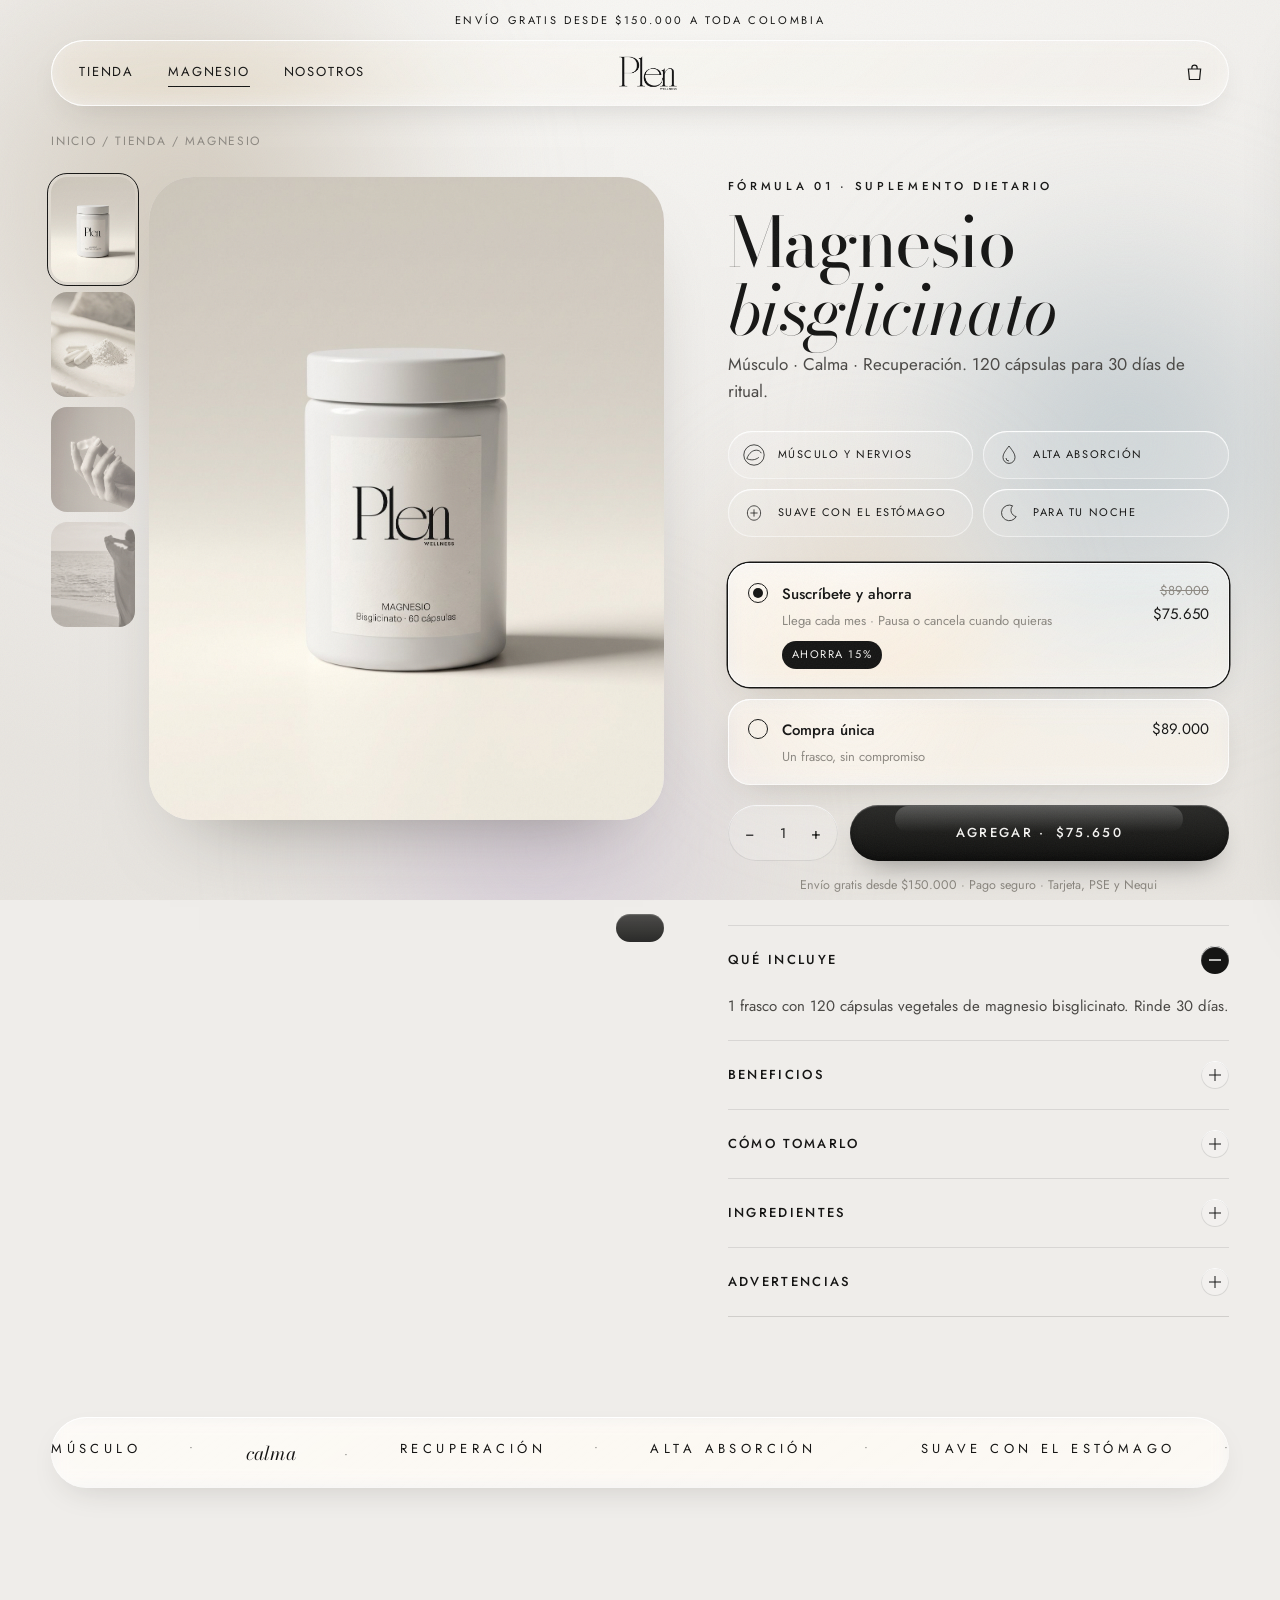
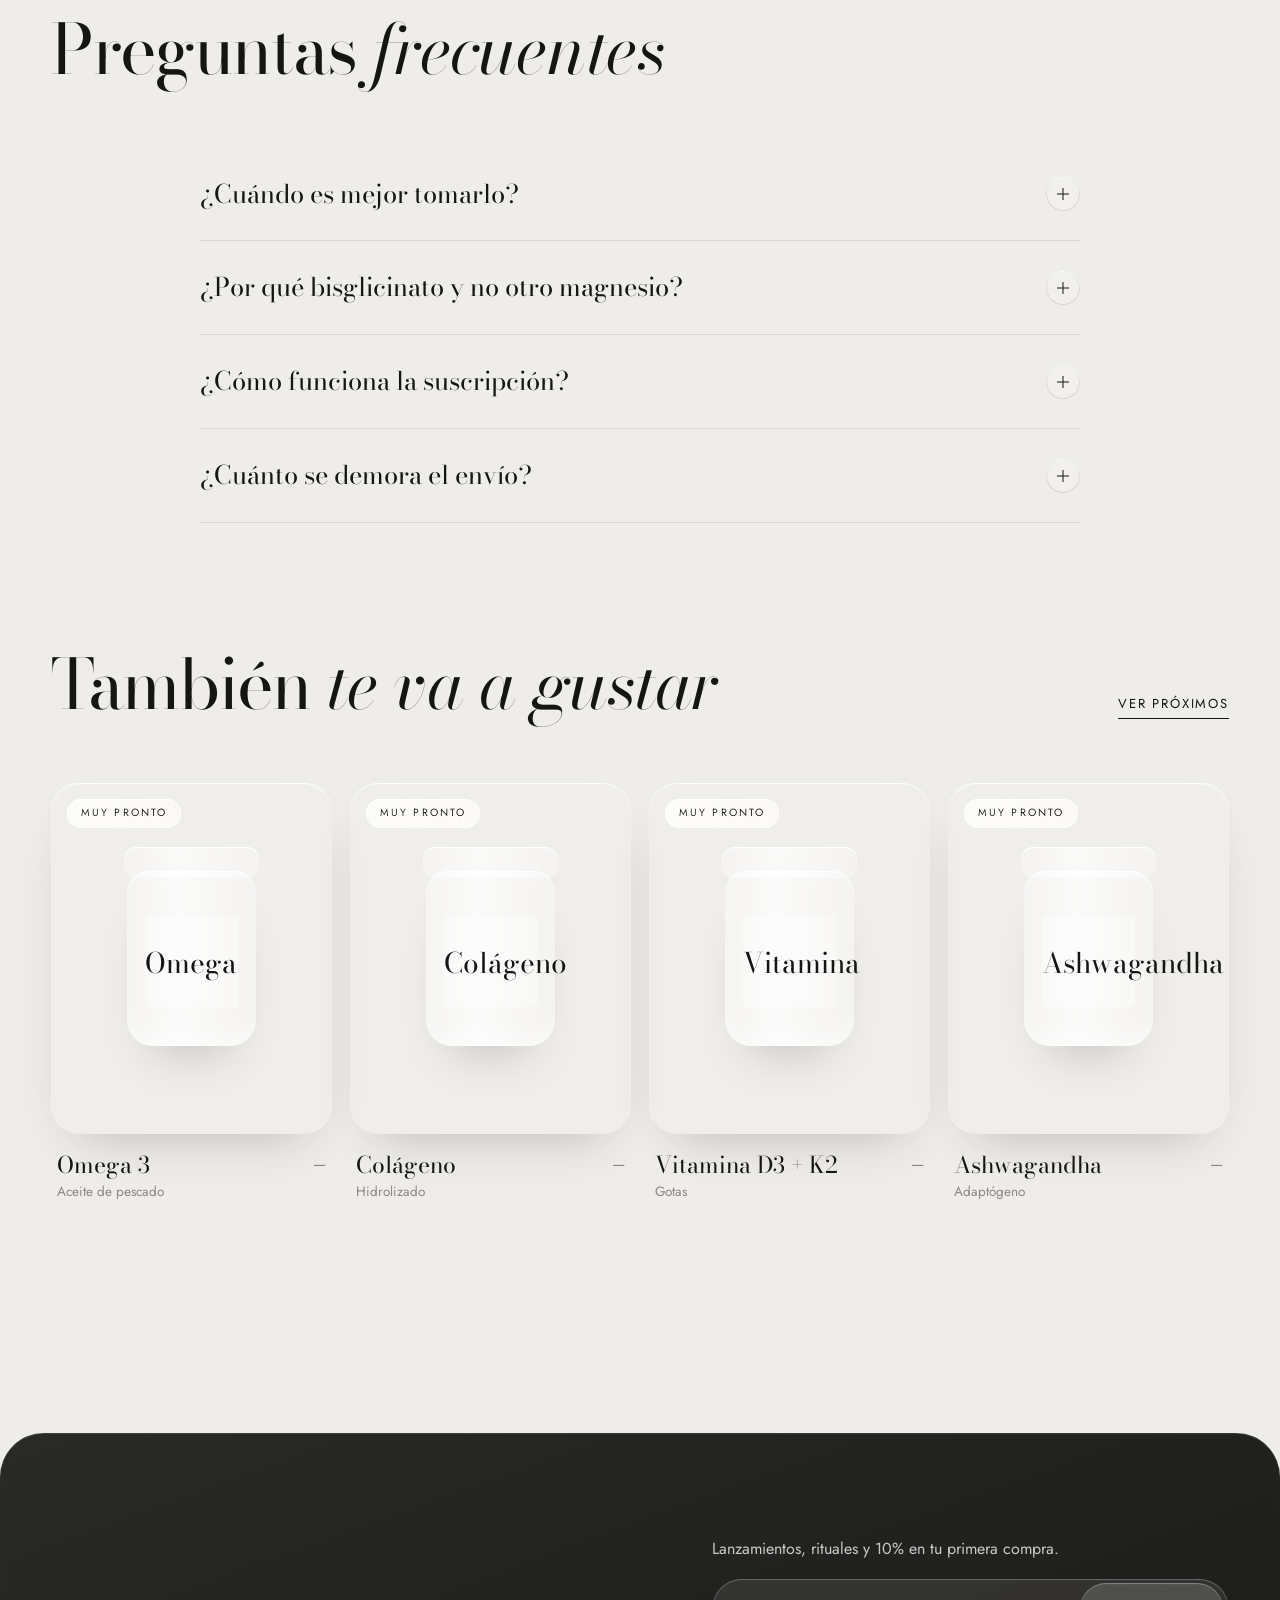
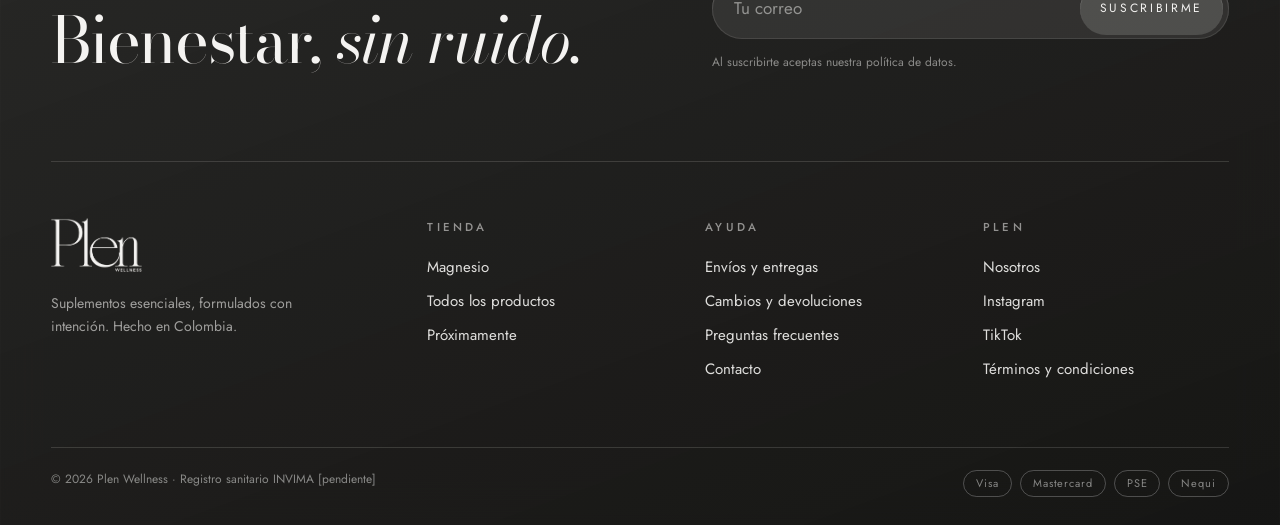
==== magnesio.html @ ab26e901 "Plen Wellness: tienda v1 liquid glass (inicio, tienda, magnesio, pedido) Co-Authored-By: Claude Opus" ====
<!doctype html>
<html lang="es">
<head>
<meta charset="utf-8">
<meta name="viewport" content="width=device-width, initial-scale=1">
<title>Magnesio bisglicinato · Plen Wellness</title>
<meta name="description" content="Magnesio bisglicinato Plen Wellness: 120 cápsulas, alta absorción, suave con el estómago. Compra en línea con envío a toda Colombia.">
<meta name="theme-color" content="#F4F3F1">
<link rel="icon" type="image/png" sizes="64x64" href="marca/favicon-64.png">
<link rel="icon" type="image/png" sizes="32x32" href="marca/favicon-32.png">
<link rel="apple-touch-icon" href="marca/apple-touch-icon.png">
<link rel="preconnect" href="https://fonts.googleapis.com"><link rel="preconnect" href="https://fonts.gstatic.com" crossorigin>
<link href="https://fonts.googleapis.com/css2?family=Bodoni+Moda:ital,opsz,wght@0,6..96,400;1,6..96,400&family=Jost:wght@300;400;500&display=swap" rel="stylesheet">
<link rel="stylesheet" href="assets/plen.css">
<script src="assets/plen.js" defer></script>
</head>
<body data-pagina="producto">
<div class="aurora" aria-hidden="true"><i></i><i></i><i></i><i></i></div>
<svg width="0" height="0" style="position:absolute" aria-hidden="true"><filter id="refraccion" x="0" y="0" width="100%" height="100%"><feTurbulence type="fractalNoise" baseFrequency="0.008 0.012" numOctaves="2" seed="7" result="n"/><feGaussianBlur in="n" stdDeviation="2" result="b"/><feDisplacementMap in="SourceGraphic" in2="b" scale="38" xChannelSelector="R" yChannelSelector="G"/></filter><filter id="lente" x="0" y="0" width="120" height="120" filterUnits="userSpaceOnUse" primitiveUnits="userSpaceOnUse" color-interpolation-filters="sRGB"><feImage href="assets/lente-mapa.png" x="0" y="0" width="120" height="120" preserveAspectRatio="none" result="m"/><feDisplacementMap in="SourceGraphic" in2="m" scale="46" xChannelSelector="R" yChannelSelector="G"/></filter></svg>
<div class="lente" aria-hidden="true"><span class="lente__brillo"></span></div><div class="estela" aria-hidden="true"><i></i><i></i><i></i><i></i></div>
<div class="anuncio">Envío gratis desde $150.000 a toda Colombia</div>
<header class="header"><div class="env header__in">
  <nav class="nav"><a href="tienda.html">Tienda</a><a href="magnesio.html" aria-current="page">Magnesio</a><a href="index.html#filosofia">Nosotros</a></nav>
  <button class="icono-btn menu-btn" data-menu aria-label="Menú"><svg viewBox="0 0 24 24" fill="none" stroke="currentColor" stroke-width="1.4"><path d="M4 8h16M4 16h11"/></svg></button>
  <a class="logo" href="index.html" aria-label="Plen Wellness, inicio"><img src="marca/logo-plen.png" alt="Plen Wellness"></a>
  <div class="acciones">
    <button class="icono-btn" data-abrir-carrito aria-label="Abrir bolsa"><svg viewBox="0 0 24 24" fill="none" stroke="currentColor" stroke-width="1.4"><path d="M5 8h14l-1.2 12H6.2z"/><path d="M9 8V6.5a3 3 0 0 1 6 0V8"/></svg><span class="burbuja" data-contador>0</span></button>
  </div>
</div></header>
<div class="menu-movil">
  <button class="icono-btn cerrar" data-menu aria-label="Cerrar"><svg viewBox="0 0 24 24" fill="none" stroke="currentColor" stroke-width="1.4"><path d="M6 6l12 12M18 6L6 18"/></svg></button>
  <a href="index.html">Inicio</a><a href="tienda.html">Tienda</a><a href="magnesio.html"><em>Magnesio</em></a><a href="index.html#filosofia">Nosotros</a>
</div>
<main>

<div class="env"><nav class="migas"><a href="index.html">Inicio</a> / <a href="tienda.html">Tienda</a> / Magnesio</nav>
<section class="pdp">
  <div class="galeria">
    <div class="miniaturas">
      <button class="si" data-src="assets/img/frasco.jpg"><img src="assets/img/frasco.jpg" alt="Frasco"></button>
      <button data-src="assets/img/polvo.jpg"><img src="assets/img/polvo.jpg" alt="Cápsulas"></button>
      <button data-src="assets/img/mano.jpg"><img src="assets/img/mano.jpg" alt="Cápsula en la mano"></button>
      <button data-src="assets/img/mar.jpg"><img src="assets/img/mar.jpg" alt="Ritual"></button>
    </div>
    <div class="foto-grande"><img src="assets/img/frasco.jpg" alt="Magnesio bisglicinato Plen Wellness"></div>
  </div>
  <div class="pdp__info">
    <p class="eyebrow">Fórmula 01 · Suplemento dietario</p>
    <h1 class="display">Magnesio <em>bisglicinato</em></h1>
    <p class="pdp__sub">Músculo · Calma · Recuperación. 120 cápsulas para 30 días de ritual.</p>
    <div class="chips"><div><svg viewBox="0 0 40 40"><path d="M8 26c4-10 10-14 16-14 4 0 7 2 8 5"/><path d="M8 26c6 3 14 3 20-2"/><circle cx="20" cy="20" r="17"/></svg>Músculo y nervios</div><div><svg viewBox="0 0 40 40"><path d="M20 5c6 8 10 13 10 19a10 10 0 0 1-20 0c0-6 4-11 10-19z"/><path d="M15 25a5 5 0 0 0 5 5"/></svg>Alta absorción</div><div><svg viewBox="0 0 40 40"><path d="M9 20c0-7 5-12 11-12s11 5 11 12-5 12-11 12S9 27 9 20z"/><path d="M14 20h12M20 14v12"/></svg>Suave con el estómago</div><div><svg viewBox="0 0 40 40"><path d="M26 8a13 13 0 1 0 6 18A11 11 0 0 1 26 8z"/></svg>Para tu noche</div></div>
    <div class="opciones">
      <label class="opcion glass"><input type="radio" name="plan" value="suscripcion" checked>
        <div><b>Suscríbete y ahorra</b><small>Llega cada mes · Pausa o cancela cuando quieras</small><span class="ahorro" style="display:inline-block;margin-top:10px">Ahorra 15%</span></div>
        <div class="val"><s>$89.000</s>$75.650</div></label>
      <label class="opcion glass"><input type="radio" name="plan" value="unica">
        <div><b>Compra única</b><small>Un frasco, sin compromiso</small></div>
        <div class="val">$89.000</div></label>
    </div>
    <div class="comprar">
      <div class="cant"><button data-cmenos aria-label="Menos">−</button><span data-cant>1</span><button data-cmas aria-label="Más">+</button></div>
      <button class="btn" data-comprar>Agregar · <span data-precio-btn>$75.650</span></button>
    </div>
    <p class="garantias">Envío gratis desde $150.000 · Pago seguro · Tarjeta, PSE y Nequi</p>
    <div class="acordeon">
      <details open><summary>Qué incluye <span class="mas"></span></summary><div class="resp">1 frasco con 120 cápsulas vegetales de magnesio bisglicinato. Rinde 30 días.</div></details>
      <details><summary>Beneficios <span class="mas"></span></summary><div class="resp"><ul><li>Contribuye al funcionamiento normal de los músculos.</li><li>Apoya el funcionamiento normal del sistema nervioso.</li><li>Forma quelada con glicina, de alta absorción.</li><li>Suave con el estómago.</li></ul></div></details>
      <details><summary>Cómo tomarlo <span class="mas"></span></summary><div class="resp">Toma 4 cápsulas al día con agua, preferiblemente en la noche. No exceder la dosis diaria recomendada.</div></details>
      <details><summary>Ingredientes <span class="mas"></span></summary><div class="resp">
        <table class="tabla-nut"><tr><td>Porción</td><td>4 cápsulas</td></tr><tr><td>Magnesio (como bisglicinato)</td><td>[pendiente] mg</td></tr><tr><td>Cápsula</td><td>Vegetal</td></tr></table>
        <p style="margin-top:12px;font-size:13px">Registro sanitario INVIMA: [pendiente]</p></div></details>
      <details><summary>Advertencias <span class="mas"></span></summary><div class="resp">Este producto es un suplemento dietario, no es un medicamento y no suple una alimentación equilibrada. Consulta a tu médico si estás en embarazo, lactancia o tomas medicamentos. Mantener fuera del alcance de los niños.</div></details>
    </div>
  </div>
</section></div>

<div class="cinta" aria-hidden="true" style="margin-top:60px"><div class="cinta__pista">
  <span>Músculo</span><span><i>calma</i></span><span>Recuperación</span><span>Alta absorción</span><span>Suave con el estómago</span><span>Músculo</span><span><i>calma</i></span><span>Recuperación</span><span>Alta absorción</span><span>Suave con el estómago</span><span>Músculo</span><span><i>calma</i></span><span>Recuperación</span><span>Alta absorción</span><span>Suave con el estómago</span><span>Músculo</span><span><i>calma</i></span><span>Recuperación</span><span>Alta absorción</span><span>Suave con el estómago</span>
</div></div>

<section class="sec"><div class="env">
  <div class="sec__cab"><h2 class="display rev">Preguntas <em>frecuentes</em></h2></div>
  <div class="faq">
    <details class="rev"><summary>¿Cuándo es mejor tomarlo? <span class="mas"></span></summary><p class="resp">Muchas personas lo prefieren en la noche, como parte de su rutina antes de dormir. Lo importante es tomarlo todos los días.</p></details>
    <details class="rev"><summary>¿Por qué bisglicinato y no otro magnesio? <span class="mas"></span></summary><p class="resp">El bisglicinato es magnesio unido a glicina. Se absorbe mejor y suele caer mejor al estómago que formas como el óxido de magnesio.</p></details>
    <details class="rev"><summary>¿Cómo funciona la suscripción? <span class="mas"></span></summary><p class="resp">Te llega un frasco cada mes con 15% de descuento. Puedes pausar, cambiar la fecha o cancelar cuando quieras, sin costo.</p></details>
    <details class="rev"><summary>¿Cuánto se demora el envío? <span class="mas"></span></summary><p class="resp">De 2 a 5 días hábiles a cualquier ciudad de Colombia. Envío gratis en compras desde $150.000.</p></details>
  </div>
</div></section>

<section class="sec" style="padding-top:0"><div class="env">
  <div class="sec__cab"><h2 class="display rev">También <em>te va a gustar</em></h2><a class="aviso-link" href="tienda.html#pronto">Ver próximos</a></div>
  <div class="productos"><article class="prod prod--pronto rev d0">
      <a class="prod__img" href="#" data-pronto><div class="frasco-sil"><span>Omega</span></div><span class="prod__tag glass">Muy pronto</span></a>
      <div class="prod__info"><div><h3>Omega 3</h3><p>Aceite de pescado</p></div><span class="p suave">—</span></div>
    </article><article class="prod prod--pronto rev d1">
      <a class="prod__img" href="#" data-pronto><div class="frasco-sil"><span>Colágeno</span></div><span class="prod__tag glass">Muy pronto</span></a>
      <div class="prod__info"><div><h3>Colágeno</h3><p>Hidrolizado</p></div><span class="p suave">—</span></div>
    </article><article class="prod prod--pronto rev d2">
      <a class="prod__img" href="#" data-pronto><div class="frasco-sil"><span>Vitamina</span></div><span class="prod__tag glass">Muy pronto</span></a>
      <div class="prod__info"><div><h3>Vitamina D3 + K2</h3><p>Gotas</p></div><span class="p suave">—</span></div>
    </article><article class="prod prod--pronto rev d3">
      <a class="prod__img" href="#" data-pronto><div class="frasco-sil"><span>Ashwagandha</span></div><span class="prod__tag glass">Muy pronto</span></a>
      <div class="prod__info"><div><h3>Ashwagandha</h3><p>Adaptógeno</p></div><span class="p suave">—</span></div>
    </article></div>
</div></section>

<div class="barra-fija glass"><span>Magnesio · <span data-precio-btn>$75.650</span></span><button class="btn" data-comprar>Agregar</button></div>

</main>
<footer class="boletin"><div class="env">
  <div class="boletin__grid">
    <h2 class="display">Bienestar, <em>sin ruido.</em></h2>
    <div><p style="margin-bottom:18px;opacity:.8">Lanzamientos, rituales y 10% en tu primera compra.</p>
      <form class="form-linea" data-boletin><input type="email" required placeholder="Tu correo" aria-label="Tu correo"><button>Suscribirme</button></form>
      <p class="nota-legal">Al suscribirte aceptas nuestra política de datos.</p></div>
  </div>
  <div class="footer__grid">
    <div><img class="footer__logo" src="marca/logo-plen-claro.png" alt="Plen Wellness"><p style="opacity:.6;max-width:280px;font-size:14px">Suplementos esenciales, formulados con intención. Hecho en Colombia.</p></div>
    <div><h4>Tienda</h4><a href="magnesio.html">Magnesio</a><a href="tienda.html">Todos los productos</a><a href="tienda.html#pronto">Próximamente</a></div>
    <div><h4>Ayuda</h4><a href="#">Envíos y entregas</a><a href="#">Cambios y devoluciones</a><a href="#">Preguntas frecuentes</a><a href="#">Contacto</a></div>
    <div><h4>Plen</h4><a href="index.html#filosofia">Nosotros</a><a href="#">Instagram</a><a href="#">TikTok</a><a href="#">Términos y condiciones</a></div>
  </div>
  <div class="footer__base"><span>© 2026 Plen Wellness · Registro sanitario INVIMA [pendiente]</span>
    <div class="pagos"><span>Visa</span><span>Mastercard</span><span>PSE</span><span>Nequi</span></div></div>
</div></footer>
</body>
</html>
---- assets/plen.css ----
/* ============ PLEN WELLNESS — tienda ============ */
:root{
  --marfil:#F4F3F1;
  --hueso:#ECEAE6;
  --piedra:#D9D6CF;
  --salvia:#C9C6BD;
  --gris:#8C8881;
  --tinta:#151514;
  --blanco:#FFFFFF;
  --serif:'Bodoni Moda', 'Didot', Georgia, serif;
  --sans:'Jost', 'Futura', system-ui, sans-serif;
  --r-xl:44px; --r-l:28px; --r-m:18px;
  --lado:clamp(16px,4vw,56px);
  --max:1320px;
}
*{box-sizing:border-box;margin:0;padding:0}
html{scroll-behavior:smooth}
body{background:var(--marfil);color:var(--tinta);font-family:var(--sans);font-weight:400;font-size:16px;line-height:1.6;-webkit-font-smoothing:antialiased;overflow-x:hidden}
/* grano sutil */
body::before{content:"";position:fixed;inset:0;pointer-events:none;z-index:100;opacity:.05;
  background-image:url("data:image/svg+xml,%3Csvg xmlns='http://www.w3.org/2000/svg' width='160' height='160'%3E%3Cfilter id='n'%3E%3CfeTurbulence type='fractalNoise' baseFrequency='.9' numOctaves='2' stitchTiles='stitch'/%3E%3C/filter%3E%3Crect width='100%25' height='100%25' filter='url(%23n)'/%3E%3C/svg%3E")}
img{display:block;max-width:100%}
a{color:inherit;text-decoration:none}
button{font:inherit;color:inherit;background:none;border:0;cursor:pointer}
.env{max-width:var(--max);margin:0 auto;padding:0 var(--lado)}

/* tipografía */
.display{font-family:var(--serif);font-weight:400;letter-spacing:-.02em;line-height:.98}
.display em{font-style:italic}
.eyebrow{font-size:11.5px;letter-spacing:.32em;text-transform:uppercase;font-weight:500}
.suave{color:var(--gris)}

/* botones — píldoras */
.btn{display:inline-flex;align-items:center;justify-content:center;gap:10px;height:52px;padding:0 30px;border-radius:999px;background:var(--tinta);color:var(--marfil);font-size:13px;letter-spacing:.18em;text-transform:uppercase;font-weight:500;transition:transform .35s cubic-bezier(.2,.8,.2,1),background .3s}
.btn:hover{transform:translateY(-2px);background:#000}
.btn--linea{background:transparent;color:var(--tinta);border:1px solid var(--tinta)}
.btn--linea:hover{background:var(--tinta);color:var(--marfil)}
.btn--claro{background:var(--marfil);color:var(--tinta)}
.btn--claro:hover{background:#fff}
.btn--ancho{width:100%}
.flecha{width:18px;height:18px;transition:transform .3s}
.btn:hover .flecha{transform:translateX(4px)}

/* ---------- barra de anuncio ---------- */
.anuncio{background:var(--tinta);color:var(--marfil);font-size:11.5px;letter-spacing:.24em;text-transform:uppercase;text-align:center;padding:10px 16px}

/* ---------- header ---------- */
.header{position:sticky;top:0;z-index:50;background:rgba(244,243,241,.82);backdrop-filter:blur(14px);-webkit-backdrop-filter:blur(14px);border-bottom:1px solid transparent;transition:border-color .3s}
.header.con-borde{border-bottom-color:rgba(21,21,20,.08)}
.header__in{display:grid;grid-template-columns:1fr auto 1fr;align-items:center;height:78px}
.nav{display:flex;gap:34px;font-size:13px;letter-spacing:.14em;text-transform:uppercase}
.nav a{position:relative;padding:4px 0}
.nav a::after{content:"";position:absolute;left:0;right:0;bottom:0;height:1px;background:currentColor;transform:scaleX(0);transform-origin:left;transition:transform .35s}
.nav a:hover::after,.nav a[aria-current]::after{transform:scaleX(1)}
.logo img{height:40px;width:auto}
.acciones{display:flex;justify-content:flex-end;align-items:center;gap:18px}
.icono-btn{width:44px;height:44px;border-radius:999px;display:grid;place-items:center;position:relative;transition:background .3s}
.icono-btn:hover{background:var(--hueso)}
.icono-btn svg{width:21px;height:21px}
.burbuja{position:absolute;top:4px;right:2px;min-width:18px;height:18px;border-radius:999px;background:var(--tinta);color:var(--marfil);font-size:10.5px;display:grid;place-items:center;padding:0 5px;transform:scale(0);transition:transform .35s cubic-bezier(.3,1.6,.5,1)}
.burbuja.si{transform:scale(1)}
.menu-btn{display:none}

/* ---------- hero ---------- */
.hero{position:relative;padding:clamp(28px,5vw,64px) 0 clamp(60px,8vw,110px)}
.hero__grid{display:grid;grid-template-columns:1.05fr .95fr;gap:clamp(24px,5vw,80px);align-items:center}
.hero h1{font-size:clamp(50px,7vw,112px)}
.hero h1 .fina{display:block;padding-left:.9em}
.hero__txt p{max-width:420px;margin:28px 0 36px;font-size:17px;color:#4a4845}
.hero__cta{display:flex;gap:14px;flex-wrap:wrap;align-items:center}
.hero__foto{position:relative}
.arco{border-radius:999px 999px var(--r-xl) var(--r-xl);overflow:hidden;background:var(--hueso);aspect-ratio:4/5}
.arco img{width:100%;height:100%;object-fit:cover;transform:scale(1.04);transition:transform 1.6s cubic-bezier(.2,.8,.2,1)}
.hero__foto:hover .arco img{transform:scale(1.08)}
.chip-flota{position:absolute;left:-36px;bottom:14%;background:rgba(255,255,255,.72);backdrop-filter:blur(12px);-webkit-backdrop-filter:blur(12px);border-radius:var(--r-m);padding:16px 20px;max-width:250px;box-shadow:0 18px 40px -20px rgba(0,0,0,.25);font-size:13.5px;line-height:1.45;animation:flotar 6s ease-in-out infinite}
.chip-flota b{display:block;font-family:var(--serif);font-size:20px;font-weight:400;margin-bottom:2px}
.sello{position:absolute;right:-18px;top:8%;width:120px;height:120px;animation:girar 22s linear infinite}
.sello text{font-family:var(--sans);font-size:10.4px;letter-spacing:.34em;text-transform:uppercase;fill:var(--tinta)}
@keyframes girar{to{transform:rotate(360deg)}}
@keyframes flotar{50%{transform:translateY(-10px)}}
.scroll-v{position:absolute;left:calc(var(--lado)*.4);bottom:40px;writing-mode:vertical-rl;font-size:10.5px;letter-spacing:.4em;text-transform:uppercase;color:var(--gris)}

/* ---------- cinta ---------- */
.cinta{border-top:1px solid rgba(21,21,20,.12);border-bottom:1px solid rgba(21,21,20,.12);overflow:hidden;padding:18px 0;white-space:nowrap}
.cinta__pista{display:inline-flex;gap:48px;animation:cinta 34s linear infinite;font-size:13px;letter-spacing:.34em;text-transform:uppercase}
.cinta__pista span::after{content:"•";margin-left:48px;opacity:.5}
.cinta__pista i{font-family:var(--serif);font-style:italic;text-transform:none;letter-spacing:0;font-size:19px}
@keyframes cinta{to{transform:translateX(-50%)}}

/* ---------- secciones ---------- */
.sec{padding:clamp(72px,10vw,140px) 0}
.sec__cab{display:flex;justify-content:space-between;align-items:end;gap:24px;margin-bottom:clamp(36px,5vw,64px);flex-wrap:wrap}
.sec__cab h2{font-size:clamp(40px,5.4vw,76px)}

/* fórmula insignia (banda salvia, curva) */
.insignia{background:var(--salvia);border-radius:var(--r-xl);margin:0 var(--lado);position:relative;overflow:hidden}
.insignia__grid{display:grid;grid-template-columns:1fr 1fr;align-items:center;gap:clamp(24px,4vw,64px);padding:clamp(36px,6vw,90px)}
.capsula{position:relative;aspect-ratio:1/1.25;border-radius:999px;overflow:hidden;box-shadow:0 40px 80px -40px rgba(0,0,0,.35);max-width:440px;margin:0 auto}
.capsula img{width:100%;height:100%;object-fit:cover}
.insignia h2{font-size:clamp(40px,4.6vw,68px);margin:16px 0 18px}
.insignia p{max-width:440px;color:#3b3a37}
.precio{font-family:var(--serif);font-size:34px;margin:26px 0 22px;display:flex;align-items:baseline;gap:14px}
.precio small{font-family:var(--sans);font-size:13px;letter-spacing:.1em;color:#4a4845}
.lista-check{list-style:none;margin:22px 0 0;display:grid;gap:10px;font-size:15px}
.lista-check li{display:flex;gap:12px;align-items:center}
.lista-check li::before{content:"";width:22px;height:22px;flex:none;border-radius:999px;border:1px solid currentColor;background:url("data:image/svg+xml,%3Csvg xmlns='http://www.w3.org/2000/svg' viewBox='0 0 24 24' fill='none' stroke='%23151514' stroke-width='1.6'%3E%3Cpath d='M7 12.5l3 3 7-7'/%3E%3C/svg%3E") center/16px no-repeat}

/* beneficios */
.beneficios{display:grid;grid-template-columns:repeat(4,1fr);gap:16px}
.beneficio{background:var(--blanco);border-radius:var(--r-l);padding:34px 28px 30px;transition:transform .5s cubic-bezier(.2,.8,.2,1),box-shadow .5s}
.beneficio:hover{transform:translateY(-6px);box-shadow:0 30px 60px -36px rgba(0,0,0,.3)}
.beneficio svg{width:40px;height:40px;stroke:var(--tinta);stroke-width:1.2;fill:none;margin-bottom:40px}
.beneficio h3{font-family:var(--serif);font-weight:400;font-size:26px;line-height:1.1;margin-bottom:10px}
.beneficio p{font-size:14.5px;color:#55534f}

/* filosofía */
.filo{display:grid;grid-template-columns:.9fr 1.1fr;gap:clamp(32px,6vw,100px);align-items:center}
.filo__fotos{position:relative;padding-bottom:18%}
.filo__fotos .f1{border-radius:var(--r-xl) var(--r-xl) 999px 999px;overflow:hidden;aspect-ratio:4/5;width:78%}
.filo__fotos .f2{position:absolute;right:0;bottom:0;width:46%;aspect-ratio:1;border-radius:999px;overflow:hidden;border:10px solid var(--marfil)}
.filo__fotos img{width:100%;height:100%;object-fit:cover}
.filo h2{font-size:clamp(40px,5vw,72px);margin:18px 0 26px}
.filo p{max-width:520px;color:#4a4845;margin-bottom:16px;font-size:16.5px}
.cifras{display:flex;gap:clamp(24px,4vw,56px);margin-top:40px;padding-top:28px;border-top:1px solid rgba(21,21,20,.14)}
.cifras b{display:block;font-family:var(--serif);font-weight:400;font-size:44px;line-height:1}
.cifras span{font-size:12px;letter-spacing:.2em;text-transform:uppercase;color:var(--gris)}

/* tarjetas de producto */
.productos{display:grid;grid-template-columns:repeat(4,1fr);gap:18px}
.prod{position:relative;display:flex;flex-direction:column}
.prod__img{position:relative;background:var(--blanco);border-radius:var(--r-l);aspect-ratio:4/5;overflow:hidden;display:grid;place-items:center}
.prod__img img{width:100%;height:100%;object-fit:cover;transition:transform 1s cubic-bezier(.2,.8,.2,1)}
.prod:hover .prod__img img{transform:scale(1.05)}
.prod__tag{position:absolute;top:16px;left:16px;background:var(--marfil);border-radius:999px;padding:6px 14px;font-size:10.5px;letter-spacing:.2em;text-transform:uppercase}
.prod__add{position:absolute;right:14px;bottom:14px;width:48px;height:48px;border-radius:999px;background:var(--tinta);color:var(--marfil);display:grid;place-items:center;transition:transform .4s cubic-bezier(.3,1.6,.5,1)}
.prod__add:hover{transform:scale(1.1)}
.prod__add svg{width:20px;height:20px}
.prod__info{padding:18px 6px 0;display:flex;justify-content:space-between;gap:12px}
.prod__info h3{font-family:var(--serif);font-weight:400;font-size:23px;line-height:1.1}
.prod__info p{font-size:13.5px;color:var(--gris);margin-top:4px}
.prod__info .p{font-size:15px;white-space:nowrap}
.prod--pronto .prod__img{background:var(--hueso)}
.frasco-sil{width:46%;aspect-ratio:1/1.35;border-radius:22px 22px 26px 26px;background:linear-gradient(90deg,#e2dfd9,#f7f6f3 40%,#e6e3dd);position:relative;box-shadow:0 30px 50px -30px rgba(0,0,0,.3)}
.frasco-sil::before{content:"";position:absolute;left:-2%;right:-2%;top:-14%;height:18%;border-radius:12px;background:linear-gradient(90deg,#dcd9d3,#f3f2ef 40%,#dedbd5)}
.frasco-sil span{position:absolute;inset:26% 14% 22%;background:rgba(255,255,255,.7);border-radius:4px;display:grid;place-items:center;font-family:var(--serif);font-size:clamp(20px,2.2vw,30px)}
.aviso-link{font-size:13px;letter-spacing:.14em;text-transform:uppercase;border-bottom:1px solid;padding-bottom:3px}

/* banda editorial */
.editorial{position:relative;margin:0 var(--lado);border-radius:var(--r-xl);overflow:hidden;min-height:clamp(440px,62vw,720px);display:flex;align-items:flex-end;color:var(--marfil)}
.editorial img{position:absolute;inset:0;width:100%;height:115%;object-fit:cover;object-position:70% center}
.editorial::after{content:"";position:absolute;inset:0;background:linear-gradient(180deg,rgba(0,0,0,0) 40%,rgba(0,0,0,.45))}
.editorial__txt{position:relative;z-index:2;padding:clamp(28px,5vw,64px);display:flex;justify-content:space-between;align-items:end;gap:24px;width:100%;flex-wrap:wrap}
.editorial h2{font-size:clamp(52px,8vw,120px)}

/* ritual / pasos */
.pasos{display:grid;grid-template-columns:repeat(3,1fr);gap:clamp(20px,3vw,40px);counter-reset:p}
.paso{border-top:1px solid rgba(21,21,20,.18);padding-top:24px}
.paso::before{counter-increment:p;content:"0" counter(p);font-family:var(--serif);font-size:15px;color:var(--gris)}
.paso h3{font-family:var(--serif);font-weight:400;font-size:30px;margin:14px 0 8px}
.paso p{color:#55534f;font-size:15px}

/* preguntas (acordeón) */
.faq{max-width:880px;margin:0 auto}
.faq details{border-bottom:1px solid rgba(21,21,20,.16)}
.faq summary{list-style:none;cursor:pointer;display:flex;justify-content:space-between;align-items:center;gap:20px;padding:26px 0;font-family:var(--serif);font-size:clamp(20px,2vw,26px)}
.faq summary::-webkit-details-marker{display:none}
.mas{width:34px;height:34px;flex:none;border-radius:999px;border:1px solid rgba(21,21,20,.3);position:relative;transition:transform .4s,background .3s}
.mas::before,.mas::after{content:"";position:absolute;left:50%;top:50%;width:12px;height:1px;background:currentColor;transform:translate(-50%,-50%)}
.mas::after{transform:translate(-50%,-50%) rotate(90deg);transition:transform .4s}
details[open] .mas{background:var(--tinta);color:var(--marfil)}
details[open] .mas::after{transform:translate(-50%,-50%) rotate(0)}
.faq .resp{padding:0 60px 26px 0;color:#55534f}

/* boletín + footer */
.boletin{background:var(--tinta);color:var(--marfil);border-radius:var(--r-xl) var(--r-xl) 0 0;padding:clamp(56px,8vw,110px) 0 0;margin-top:clamp(60px,8vw,120px)}
.boletin__grid{display:grid;grid-template-columns:1.2fr 1fr;gap:40px;align-items:end;padding-bottom:clamp(48px,7vw,90px);border-bottom:1px solid rgba(244,243,241,.14)}
.boletin h2{font-size:clamp(40px,5vw,72px)}
.form-linea{display:flex;border-bottom:1px solid rgba(244,243,241,.5);padding-bottom:6px}
.form-linea input{flex:1;background:none;border:0;color:var(--marfil);font:inherit;font-size:17px;padding:12px 0;outline:none}
.form-linea input::placeholder{color:rgba(244,243,241,.5)}
.form-linea button{font-size:12px;letter-spacing:.22em;text-transform:uppercase}
.nota-legal{font-size:12px;color:rgba(244,243,241,.5);margin-top:14px}
.footer__grid{display:grid;grid-template-columns:1.4fr repeat(3,1fr);gap:32px;padding:56px 0}
.footer__grid h4{font-size:11.5px;letter-spacing:.28em;text-transform:uppercase;font-weight:500;margin-bottom:18px;color:rgba(244,243,241,.55)}
.footer__grid a{display:block;margin-bottom:10px;font-size:15px;opacity:.9}
.footer__grid a:hover{opacity:1;text-decoration:underline}
.footer__logo{height:54px;width:auto;margin-bottom:20px}
.footer__base{display:flex;justify-content:space-between;gap:20px;flex-wrap:wrap;padding:22px 0 28px;border-top:1px solid rgba(244,243,241,.14);font-size:12px;color:rgba(244,243,241,.5)}
.pagos{display:flex;gap:8px;flex-wrap:wrap}
.pagos span{border:1px solid rgba(244,243,241,.25);border-radius:999px;padding:4px 12px;font-size:11px;letter-spacing:.08em}

/* ---------- carrito (panel) ---------- */
.velo{position:fixed;inset:0;background:rgba(21,21,20,.35);backdrop-filter:blur(3px);opacity:0;pointer-events:none;transition:opacity .4s;z-index:80}
.velo.si{opacity:1;pointer-events:auto}
.carrito{position:fixed;top:10px;right:10px;bottom:10px;width:min(440px,calc(100% - 20px));background:var(--marfil);border-radius:var(--r-l);z-index:90;display:flex;flex-direction:column;transform:translateX(110%);transition:transform .55s cubic-bezier(.2,.8,.2,1);box-shadow:0 30px 80px -30px rgba(0,0,0,.4)}
.carrito.si{transform:none}
.carrito__cab{display:flex;justify-content:space-between;align-items:center;padding:24px 26px;border-bottom:1px solid rgba(21,21,20,.1)}
.carrito__cab h3{font-family:var(--serif);font-weight:400;font-size:30px}
.envio-barra{padding:16px 26px;font-size:13px}
.envio-barra .riel{height:4px;border-radius:9px;background:var(--piedra);margin-top:10px;overflow:hidden}
.envio-barra .riel i{display:block;height:100%;background:var(--tinta);border-radius:9px;transition:width .6s}
.carrito__items{flex:1;overflow:auto;padding:8px 26px}
.item{display:grid;grid-template-columns:84px 1fr auto;gap:16px;padding:18px 0;border-bottom:1px solid rgba(21,21,20,.08);align-items:center}
.item img{width:84px;height:100px;object-fit:cover;border-radius:16px;background:#fff}
.item h4{font-family:var(--serif);font-weight:400;font-size:20px;line-height:1.1}
.item small{display:block;color:var(--gris);font-size:12.5px;margin:3px 0 10px}
.cant{display:inline-flex;align-items:center;border:1px solid rgba(21,21,20,.2);border-radius:999px;height:36px}
.cant button{width:34px;height:34px;font-size:16px}
.cant span{min-width:22px;text-align:center;font-size:14px}
.item__der{text-align:right;font-size:15px}
.item__der button{display:block;margin-top:14px;margin-left:auto;font-size:11.5px;letter-spacing:.14em;text-transform:uppercase;color:var(--gris);text-decoration:underline}
.carrito__vacio{text-align:center;padding:70px 20px;color:var(--gris)}
.carrito__vacio b{display:block;font-family:var(--serif);font-weight:400;font-size:28px;color:var(--tinta);margin-bottom:10px}
.carrito__pie{padding:22px 26px 26px;border-top:1px solid rgba(21,21,20,.1)}
.fila{display:flex;justify-content:space-between;font-size:15px;margin-bottom:8px}
.fila--total{font-family:var(--serif);font-size:24px;margin:14px 0 18px}
.seguro{text-align:center;font-size:12px;color:var(--gris);margin-top:12px}

/* toast */
.toast{position:fixed;left:50%;bottom:26px;transform:translate(-50%,calc(100% + 40px));background:var(--tinta);color:var(--marfil);padding:14px 24px;border-radius:999px;font-size:14px;z-index:95;transition:transform .5s cubic-bezier(.3,1.4,.5,1);white-space:nowrap}
.toast.si{transform:translate(-50%,0)}

/* ---------- página de producto ---------- */
.migas{font-size:12px;letter-spacing:.14em;text-transform:uppercase;color:var(--gris);padding:26px 0}
.migas a:hover{color:var(--tinta)}
.pdp{display:grid;grid-template-columns:1.1fr .9fr;gap:clamp(28px,5vw,80px);align-items:start;padding-bottom:40px}
.galeria{display:grid;grid-template-columns:84px 1fr;gap:14px;position:sticky;top:100px}
.miniaturas{display:flex;flex-direction:column;gap:10px}
.miniaturas button{border-radius:16px;overflow:hidden;aspect-ratio:4/5;opacity:.55;transition:opacity .3s,outline-color .3s;outline:1px solid transparent;outline-offset:3px}
.miniaturas button.si{opacity:1;outline-color:var(--tinta)}
.miniaturas img{width:100%;height:100%;object-fit:cover}
.foto-grande{border-radius:var(--r-xl);overflow:hidden;aspect-ratio:4/5;background:#fff}
.foto-grande img{width:100%;height:100%;object-fit:cover;transition:opacity .35s}
.pdp__info h1{font-size:clamp(48px,5.4vw,80px);margin:14px 0 6px}
.pdp__sub{font-size:17px;color:#4a4845;margin-bottom:26px;max-width:460px}
.chips{display:grid;grid-template-columns:1fr 1fr;gap:12px 20px;padding:22px 0;border-top:1px solid rgba(21,21,20,.12);border-bottom:1px solid rgba(21,21,20,.12);margin-bottom:26px}
.chips div{display:flex;gap:12px;align-items:center;font-size:12px;letter-spacing:.14em;text-transform:uppercase}
.chips svg{width:24px;height:24px;flex:none;stroke:var(--tinta);stroke-width:1.3;fill:none}
.opciones{display:grid;gap:12px;margin-bottom:20px}
.opcion{display:grid;grid-template-columns:auto 1fr auto;gap:14px;align-items:start;padding:18px 20px;border:1px solid rgba(21,21,20,.18);border-radius:var(--r-m);cursor:pointer;transition:border-color .3s,background .3s}
.opcion:has(input:checked){border-color:var(--tinta);background:var(--blanco)}
.opcion input{appearance:none;width:20px;height:20px;border-radius:999px;border:1px solid var(--tinta);margin-top:2px;display:grid;place-items:center}
.opcion input:checked::after{content:"";width:10px;height:10px;border-radius:999px;background:var(--tinta)}
.opcion b{font-weight:500;font-size:15px}
.opcion small{display:block;color:var(--gris);font-size:13px;margin-top:4px}
.opcion .ahorro{font-size:11px;letter-spacing:.14em;text-transform:uppercase;background:var(--tinta);color:var(--marfil);padding:5px 10px;border-radius:999px;white-space:nowrap}
.opcion .val{text-align:right;font-size:15px}
.opcion .val s{display:block;color:var(--gris);font-size:13px}
.comprar{display:flex;gap:12px;margin-bottom:14px}
.comprar .cant{height:56px}
.comprar .cant button{width:44px;height:54px}
.comprar .btn{flex:1;height:56px}
.garantias{font-size:12.5px;color:var(--gris);text-align:center;margin-bottom:30px}
.acordeon details{border-top:1px solid rgba(21,21,20,.14)}
.acordeon details:last-child{border-bottom:1px solid rgba(21,21,20,.14)}
.acordeon summary{list-style:none;display:flex;justify-content:space-between;align-items:center;padding:20px 0;cursor:pointer;font-size:13px;letter-spacing:.18em;text-transform:uppercase;font-weight:500}
.acordeon summary::-webkit-details-marker{display:none}
.acordeon summary .mas{width:28px;height:28px}
.acordeon .resp{padding:0 0 22px;color:#4a4845;font-size:15px}
.acordeon .resp ul{padding-left:18px}
.tabla-nut{width:100%;border-collapse:collapse;font-size:14px;margin-top:6px}
.tabla-nut td{padding:9px 0;border-bottom:1px solid rgba(21,21,20,.08)}
.tabla-nut td:last-child{text-align:right}
.barra-fija{display:none}

/* ---------- pedido (checkout) ---------- */
.pedido{display:grid;grid-template-columns:1.15fr .85fr;gap:clamp(28px,5vw,72px);padding:30px 0 90px;align-items:start}
.pedido h1{font-size:clamp(44px,5vw,68px);margin-bottom:30px}
.bloque{background:var(--blanco);border-radius:var(--r-l);padding:clamp(22px,3vw,34px);margin-bottom:16px}
.bloque h2{font-family:var(--serif);font-weight:400;font-size:26px;margin-bottom:20px;display:flex;gap:12px;align-items:baseline}
.bloque h2 span{font-family:var(--sans);font-size:12px;color:var(--gris);letter-spacing:.1em}
.campos{display:grid;grid-template-columns:1fr 1fr;gap:14px}
.campo{display:flex;flex-direction:column;gap:6px}
.campo--ancho{grid-column:1/-1}
.campo label{font-size:11.5px;letter-spacing:.18em;text-transform:uppercase;color:var(--gris)}
.campo input,.campo select{height:52px;border:1px solid rgba(21,21,20,.18);border-radius:14px;padding:0 16px;font:inherit;font-size:15px;background:var(--marfil);color:var(--tinta);outline:none;transition:border-color .3s}
.campo input:focus,.campo select:focus{border-color:var(--tinta)}
.metodos{display:grid;grid-template-columns:repeat(3,1fr);gap:10px}
.metodo{border:1px solid rgba(21,21,20,.18);border-radius:16px;padding:18px 14px;text-align:center;cursor:pointer;font-size:14px;transition:border-color .3s,background .3s}
.metodo input{display:none}
.metodo:has(input:checked){border-color:var(--tinta);background:var(--marfil)}
.metodo svg{width:28px;height:28px;margin:0 auto 8px;stroke:var(--tinta);fill:none;stroke-width:1.3}
.resumen{position:sticky;top:100px;background:var(--hueso);border-radius:var(--r-l);padding:clamp(22px,3vw,34px)}
.resumen h2{font-family:var(--serif);font-weight:400;font-size:28px;margin-bottom:10px}
.nota-demo{font-size:12.5px;color:var(--gris);margin-top:14px;text-align:center}
.gracias{text-align:center;padding:60px 20px}
.gracias .display{font-size:clamp(48px,6vw,84px);margin:16px 0}

/* ---------- entrada al hacer scroll ---------- */
.rev{opacity:0;transform:translateY(34px);transition:opacity 1s cubic-bezier(.2,.8,.2,1),transform 1s cubic-bezier(.2,.8,.2,1)}
.rev.si{opacity:1;transform:none}
.rev.d1{transition-delay:.1s}.rev.d2{transition-delay:.2s}.rev.d3{transition-delay:.3s}
@media (prefers-reduced-motion:reduce){.rev{opacity:1;transform:none}*{animation:none!important}}

/* ---------- responsive ---------- */
@media (max-width:1024px){
  .productos,.beneficios{grid-template-columns:repeat(2,1fr)}
  .footer__grid{grid-template-columns:1fr 1fr}
}
@media (max-width:860px){
  .nav{display:none}
  .menu-btn{display:grid}
  .header__in{height:66px}
  .logo img{height:32px}
  .hero__grid,.insignia__grid,.filo,.pdp,.pedido,.boletin__grid{grid-template-columns:1fr}
  .hero__foto{order:-1;max-width:520px;width:88%;margin:0 auto}
  .hero h1 .fina{padding-left:.5em}
  .chip-flota{left:-12px;bottom:8%;max-width:200px;padding:12px 16px}
  .sello{right:-10px;width:92px;height:92px}
  .scroll-v{display:none}
  .pasos{grid-template-columns:1fr}
  .galeria{grid-template-columns:1fr;position:static}
  .miniaturas{flex-direction:row;order:2}
  .miniaturas button{width:68px}
  .resumen{position:static;order:-1}
  .barra-fija{display:flex;position:fixed;left:10px;right:10px;bottom:10px;z-index:60;background:var(--tinta);color:var(--marfil);border-radius:999px;padding:8px 8px 8px 24px;align-items:center;justify-content:space-between;gap:10px;transform:translateY(150%);transition:transform .5s cubic-bezier(.2,.8,.2,1)}
  .barra-fija.si{transform:none}
  .barra-fija .btn{height:46px;padding:0 22px}
}
@media (max-width:560px){
  .productos{grid-template-columns:1fr 1fr;gap:12px}
  .prod__info{flex-direction:column;gap:4px}
  .prod__info h3{font-size:19px}
  .prod__add{width:40px;height:40px;right:10px;bottom:10px}
  .beneficios{grid-template-columns:1fr}
  .campos{grid-template-columns:1fr}
  .metodos{grid-template-columns:1fr}
  .chips{grid-template-columns:1fr}
  .footer__grid{grid-template-columns:1fr}
  .cifras b{font-size:34px}
  .insignia,.editorial{margin:0 10px}
  .anuncio{font-size:10px;letter-spacing:.14em}
}

/* menú móvil */
.menu-movil{position:fixed;inset:0;background:var(--marfil);z-index:85;display:flex;flex-direction:column;justify-content:center;padding:0 32px;gap:8px;clip-path:circle(0 at calc(100% - 40px) 40px);transition:clip-path .7s cubic-bezier(.7,0,.2,1)}
.menu-movil.si{clip-path:circle(150% at calc(100% - 40px) 40px)}
.menu-movil a{font-family:var(--serif);font-size:52px;line-height:1.15}
.menu-movil .cerrar{position:absolute;top:14px;right:14px}

/* =====================================================================
   LIQUID GLASS
   ===================================================================== */
:root{
  --vidrio:linear-gradient(145deg,rgba(255,255,255,.62),rgba(255,255,255,.22) 55%,rgba(255,255,255,.34));
  --vidrio-osc:linear-gradient(145deg,rgba(30,30,28,.55),rgba(30,30,28,.3));
  --borde-luz:linear-gradient(135deg,rgba(255,255,255,.95),rgba(255,255,255,.15) 40%,rgba(255,255,255,.05) 60%,rgba(255,255,255,.7));
  --sombra-vidrio:inset 0 1px 1px rgba(255,255,255,.95),inset 0 -1px 1px rgba(255,255,255,.35),inset 0 0 24px rgba(255,255,255,.28),0 1px 2px rgba(0,0,0,.04),0 18px 44px -18px rgba(40,36,30,.28);
}
body{background:#EFEDEA}

/* fondo vivo: gotas de luz perla que se mueven lento */
.aurora{position:fixed;inset:0;z-index:-1;overflow:hidden;pointer-events:none;background:radial-gradient(120% 90% at 50% 0%,#F7F6F3 0%,#EFEDEA 60%,#E8E5E0 100%)}
.aurora i{position:absolute;border-radius:50%;filter:blur(70px);opacity:.75;animation:deriva 26s ease-in-out infinite alternate}
.aurora i:nth-child(1){width:52vw;height:52vw;left:-12vw;top:-10vw;background:radial-gradient(circle,#D6D0C6,transparent 68%)}
.aurora i:nth-child(2){width:44vw;height:44vw;right:-10vw;top:18vh;background:radial-gradient(circle,#C9D0D3,transparent 68%);animation-duration:32s;animation-delay:-8s}
.aurora i:nth-child(3){width:40vw;height:40vw;left:22vw;bottom:-16vw;background:radial-gradient(circle,#DCD5DE,transparent 68%);animation-duration:38s;animation-delay:-14s}
.aurora i:nth-child(4){width:30vw;height:30vw;right:18vw;bottom:10vh;background:radial-gradient(circle,#E6DDD0,transparent 66%);animation-duration:29s;animation-delay:-4s}
@keyframes deriva{0%{transform:translate(0,0) scale(1)}50%{transform:translate(6vw,4vh) scale(1.12)}100%{transform:translate(-4vw,8vh) scale(.94)}}

/* la receta del vidrio */
.glass{position:relative;isolation:isolate;background:var(--vidrio);-webkit-backdrop-filter:blur(22px) saturate(185%) brightness(1.04);backdrop-filter:blur(22px) saturate(185%) brightness(1.04);box-shadow:var(--sombra-vidrio);border:0}
.glass::before{content:"";position:absolute;inset:0;border-radius:inherit;padding:1px;background:var(--borde-luz);-webkit-mask:linear-gradient(#000 0 0) content-box,linear-gradient(#000 0 0);-webkit-mask-composite:xor;mask-composite:exclude;pointer-events:none;z-index:1}
.glass::after{content:"";position:absolute;inset:0;border-radius:inherit;pointer-events:none;z-index:1;
  background:radial-gradient(420px circle at var(--mx,30%) var(--my,0%),rgba(255,255,255,.55),transparent 42%),
             linear-gradient(180deg,rgba(255,255,255,.38),transparent 38%);
  mix-blend-mode:soft-light;opacity:.9;transition:opacity .4s}
.glass > *{position:relative;z-index:2}

/* header flotante en píldora de vidrio */
.anuncio{background:transparent;color:var(--tinta);padding:12px 16px 0;font-size:11px}
.header{top:10px;background:transparent;backdrop-filter:none;-webkit-backdrop-filter:none;border:0!important;padding:10px var(--lado) 0}
.header__in{max-width:calc(var(--max) - 2*var(--lado) + 40px);margin:0 auto;padding:0 12px 0 28px;border-radius:999px;height:66px;
  background:var(--vidrio);-webkit-backdrop-filter:blur(24px) saturate(190%);backdrop-filter:blur(24px) saturate(190%);box-shadow:var(--sombra-vidrio);position:relative}
.header__in::before{content:"";position:absolute;inset:0;border-radius:inherit;padding:1px;background:var(--borde-luz);-webkit-mask:linear-gradient(#000 0 0) content-box,linear-gradient(#000 0 0);-webkit-mask-composite:xor;mask-composite:exclude;pointer-events:none}
.header.con-borde .header__in{box-shadow:var(--sombra-vidrio),0 24px 50px -24px rgba(40,36,30,.35)}
.logo img{height:34px}
.icono-btn:hover{background:rgba(255,255,255,.6);box-shadow:inset 0 1px 1px #fff}

/* botones de vidrio */
.btn{position:relative;overflow:hidden;box-shadow:inset 0 1px 1px rgba(255,255,255,.28),inset 0 -2px 6px rgba(0,0,0,.35),0 14px 30px -14px rgba(0,0,0,.45);background:linear-gradient(180deg,#2a2a28,#0e0e0d)}
.btn::after{content:"";position:absolute;left:12%;right:12%;top:1px;height:45%;border-radius:999px;background:linear-gradient(180deg,rgba(255,255,255,.22),transparent);pointer-events:none}
.btn:hover{background:linear-gradient(180deg,#333331,#000)}
.btn--glass{color:var(--tinta);background:var(--vidrio);-webkit-backdrop-filter:blur(18px) saturate(180%);backdrop-filter:blur(18px) saturate(180%);box-shadow:var(--sombra-vidrio)}
.btn--glass::after{background:linear-gradient(180deg,rgba(255,255,255,.7),transparent);opacity:.8}
.btn--glass::before{content:"";position:absolute;inset:0;border-radius:inherit;padding:1px;background:var(--borde-luz);-webkit-mask:linear-gradient(#000 0 0) content-box,linear-gradient(#000 0 0);-webkit-mask-composite:xor;mask-composite:exclude;pointer-events:none}
.btn--glass:hover{background:linear-gradient(145deg,rgba(255,255,255,.85),rgba(255,255,255,.45))}
.editorial .btn--glass{color:#fff;background:linear-gradient(145deg,rgba(255,255,255,.28),rgba(255,255,255,.08))}
.editorial .btn--glass:hover{background:linear-gradient(145deg,rgba(255,255,255,.42),rgba(255,255,255,.16))}

/* hero: gotas de vidrio que refractan la foto */
.hero__foto{isolation:isolate}
.arco{box-shadow:0 50px 90px -50px rgba(40,36,30,.45)}
.gota{position:absolute;z-index:3;pointer-events:none;-webkit-backdrop-filter:blur(6px) saturate(160%) brightness(1.08) contrast(1.05);backdrop-filter:blur(6px) saturate(160%) brightness(1.08) contrast(1.05);
  background:radial-gradient(120% 90% at 30% 20%,rgba(255,255,255,.34),rgba(255,255,255,.02) 45%,rgba(255,255,255,.08) 78%,rgba(255,255,255,.4));
  box-shadow:inset 0 2px 3px rgba(255,255,255,.95),inset 0 -10px 22px rgba(255,255,255,.35),inset 8px 0 18px rgba(255,255,255,.2),inset -12px -4px 26px rgba(120,110,100,.18),0 30px 50px -22px rgba(40,36,30,.45)}
.gota::after{content:"";position:absolute;left:18%;top:9%;width:34%;height:16%;border-radius:50%;background:linear-gradient(180deg,rgba(255,255,255,.95),rgba(255,255,255,0));filter:blur(1px);transform:rotate(-18deg)}
.gota--capsula{width:34%;aspect-ratio:1/2.1;border-radius:999px;left:-9%;top:6%;transform:rotate(-28deg);animation:flotar-g 9s ease-in-out infinite}
.gota--esfera{width:22%;aspect-ratio:1;border-radius:50%;right:6%;bottom:-5%;animation:flotar-g 7s ease-in-out infinite reverse}
@supports (backdrop-filter:url(#refraccion)){ .gota{backdrop-filter:url(#refraccion) blur(3px) saturate(160%) brightness(1.08)} }
@keyframes flotar-g{50%{translate:0 -14px}}
.chip-flota{background:var(--vidrio);animation:flotar 6s ease-in-out infinite;border-radius:24px}
.sello circle{fill:rgba(255,255,255,.45)}
.sello{filter:drop-shadow(0 10px 20px rgba(0,0,0,.12));-webkit-backdrop-filter:blur(10px);backdrop-filter:blur(10px);border-radius:50%}

/* cinta de vidrio */
.cinta{border:0;margin:0 var(--lado);border-radius:999px;background:var(--vidrio);-webkit-backdrop-filter:blur(18px) saturate(180%);backdrop-filter:blur(18px) saturate(180%);box-shadow:var(--sombra-vidrio)}

/* tarjetas */
.beneficio{background:var(--vidrio)}
.beneficio svg{width:56px;height:56px;padding:12px;border-radius:50%;background:rgba(255,255,255,.55);box-shadow:inset 0 1px 1px #fff,0 8px 18px -10px rgba(0,0,0,.25)}
.prod__img{background:rgba(255,255,255,.4);box-shadow:inset 0 1px 1px rgba(255,255,255,.9),0 24px 50px -30px rgba(40,36,30,.35)}
.prod--pronto .prod__img{background:rgba(255,255,255,.28)}
.prod__tag{background:var(--vidrio);border-radius:999px}
.prod__add{background:linear-gradient(145deg,rgba(255,255,255,.7),rgba(255,255,255,.3));color:var(--tinta);-webkit-backdrop-filter:blur(14px) saturate(180%);backdrop-filter:blur(14px) saturate(180%);box-shadow:var(--sombra-vidrio)}
.prod__add:hover{background:var(--tinta);color:#fff}

/* banda insignia: vidrio ahumado sobre la aurora */
.insignia{background:linear-gradient(145deg,rgba(201,198,189,.72),rgba(201,198,189,.42));-webkit-backdrop-filter:blur(30px) saturate(160%);backdrop-filter:blur(30px) saturate(160%);box-shadow:inset 0 1px 1px rgba(255,255,255,.7),inset 0 0 60px rgba(255,255,255,.18),0 40px 80px -50px rgba(40,36,30,.5)}
.capsula{box-shadow:0 0 0 10px rgba(255,255,255,.25),0 0 0 11px rgba(255,255,255,.6),0 40px 80px -40px rgba(0,0,0,.35)}

/* editorial: panel de vidrio sobre la foto */
.editorial::after{background:linear-gradient(180deg,rgba(0,0,0,0) 55%,rgba(0,0,0,.25))}
.panel-glass{padding:clamp(22px,3vw,36px) clamp(26px,3.4vw,44px);border-radius:var(--r-l);color:#fff;
  background:linear-gradient(145deg,rgba(255,255,255,.22),rgba(255,255,255,.06));-webkit-backdrop-filter:blur(16px) saturate(170%);backdrop-filter:blur(16px) saturate(170%)}
.panel-glass .eyebrow{opacity:.85;margin-bottom:10px}
.panel-glass h2{font-size:clamp(46px,6.4vw,100px)}

/* footer oscuro: tarjeta de vidrio ahumado */
.boletin{background:linear-gradient(160deg,rgba(24,24,22,.92),rgba(12,12,11,.96));-webkit-backdrop-filter:blur(20px);backdrop-filter:blur(20px);box-shadow:inset 0 1px 1px rgba(255,255,255,.12)}
.form-linea{border:0;border-radius:999px;padding:4px 6px 4px 22px;background:rgba(255,255,255,.08);box-shadow:inset 0 1px 1px rgba(255,255,255,.18),inset 0 0 0 1px rgba(255,255,255,.1)}
.form-linea button{background:rgba(255,255,255,.14);border-radius:999px;padding:0 20px;box-shadow:inset 0 1px 1px rgba(255,255,255,.3)}

/* carrito de vidrio */
.velo{background:rgba(40,36,30,.12);-webkit-backdrop-filter:blur(6px);backdrop-filter:blur(6px)}
.carrito{background:linear-gradient(160deg,rgba(255,255,255,.72),rgba(245,243,240,.55));-webkit-backdrop-filter:blur(34px) saturate(190%);backdrop-filter:blur(34px) saturate(190%);box-shadow:inset 0 1px 1px #fff,inset 0 0 40px rgba(255,255,255,.3),0 40px 90px -30px rgba(40,36,30,.45);border-radius:32px}
.carrito::before{content:"";position:absolute;inset:0;border-radius:inherit;padding:1px;background:var(--borde-luz);-webkit-mask:linear-gradient(#000 0 0) content-box,linear-gradient(#000 0 0);-webkit-mask-composite:xor;mask-composite:exclude;pointer-events:none}
.cant{background:rgba(255,255,255,.5);border:0;box-shadow:inset 0 1px 1px #fff,inset 0 0 0 1px rgba(21,21,20,.1)}
.toast{background:linear-gradient(180deg,rgba(40,40,38,.82),rgba(15,15,14,.88));-webkit-backdrop-filter:blur(16px);backdrop-filter:blur(16px);box-shadow:inset 0 1px 1px rgba(255,255,255,.2),0 18px 40px -16px rgba(0,0,0,.5)}

/* producto */
.foto-grande{background:rgba(255,255,255,.4);box-shadow:0 40px 80px -50px rgba(40,36,30,.5)}
.miniaturas button{background:rgba(255,255,255,.4)}
.chips{border:0;padding:0;gap:10px}
.chips div{padding:12px 14px;border-radius:999px;background:rgba(255,255,255,.4);box-shadow:inset 0 1px 1px #fff,inset 0 0 0 1px rgba(255,255,255,.5);font-size:11px}
.opcion{border:0;border-radius:22px;background:rgba(255,255,255,.28)}
.opcion.glass{background:rgba(255,255,255,.28)}
.opcion:has(input:checked){background:var(--vidrio);box-shadow:var(--sombra-vidrio),0 0 0 1.5px var(--tinta)}
.faq details,.acordeon details{border-color:rgba(21,21,20,.1)}
.mas{background:rgba(255,255,255,.5);border:0;box-shadow:inset 0 1px 1px #fff,inset 0 0 0 1px rgba(21,21,20,.12)}
.barra-fija.glass{background:var(--vidrio);color:var(--tinta);position:fixed}

/* pedido */
.bloque{background:var(--vidrio)}
.resumen{background:var(--vidrio)}
.campo input,.campo select{background:rgba(255,255,255,.5);border:0;box-shadow:inset 0 1px 2px rgba(0,0,0,.06),inset 0 0 0 1px rgba(21,21,20,.1)}
.campo input:focus{box-shadow:inset 0 0 0 1.5px var(--tinta),0 0 0 5px rgba(255,255,255,.6)}
.metodo{border:0;border-radius:20px;background:rgba(255,255,255,.3)}
.metodo:has(input:checked){background:var(--vidrio);box-shadow:var(--sombra-vidrio),0 0 0 1.5px var(--tinta)}

@media (max-width:860px){
  .header{padding:8px 10px 0}
  .header__in{height:58px;padding:0 6px}
  .gota--capsula{left:-6%;width:30%}
  .panel-glass{width:100%}
}
@media (prefers-reduced-motion:reduce){.aurora i,.gota{animation:none}}
.prod__tag.glass,.chip-flota.glass{position:absolute}
.barra-fija.glass{position:fixed}
.prod{container-type:inline-size}
.prod__add{bottom:auto;top:calc(125cqw - 62px)}
@media (max-width:560px){.prod__add{top:calc(125cqw - 50px)}}

/* ---------- v3: vidrio MÁS TRANSLÚCIDO (casi transparente, se ve lo de atrás) ---------- */
:root{
  --vidrio:linear-gradient(145deg,rgba(255,255,255,.26),rgba(255,255,255,.04) 50%,rgba(255,255,255,.12));
  --borde-luz:linear-gradient(135deg,rgba(255,255,255,1),rgba(255,255,255,.25) 30%,rgba(255,255,255,0) 55%,rgba(255,255,255,.35) 80%,rgba(255,255,255,.95));
  --sombra-vidrio:inset 0 1px 0 rgba(255,255,255,.95),inset 1px 0 0 rgba(255,255,255,.35),inset 0 -1px 0 rgba(255,255,255,.3),inset 0 0 18px rgba(255,255,255,.18),inset 0 -14px 26px -18px rgba(255,255,255,.6),0 12px 34px -16px rgba(40,36,30,.22);
}
/* fondo con más contraste para que la transparencia se note */
.aurora i{opacity:1;filter:blur(60px)}
.aurora i:nth-child(1){background:radial-gradient(circle,#CFC6B8,transparent 66%)}
.aurora i:nth-child(2){background:radial-gradient(circle,#BFC9CE,transparent 66%)}
.aurora i:nth-child(3){background:radial-gradient(circle,#D5CBD8,transparent 66%)}
.aurora i:nth-child(4){background:radial-gradient(circle,#E2D5C3,transparent 64%)}
/* menos desenfoque = se ve lo que hay detrás */
.glass,.btn--glass,.cinta,.prod__add{-webkit-backdrop-filter:blur(8px) saturate(170%) brightness(1.05);backdrop-filter:blur(8px) saturate(170%) brightness(1.05)}
.header__in{background:linear-gradient(145deg,rgba(255,255,255,.3),rgba(255,255,255,.08));-webkit-backdrop-filter:blur(10px) saturate(180%) brightness(1.06);backdrop-filter:blur(10px) saturate(180%) brightness(1.06)}
.glass::after{background:radial-gradient(300px circle at var(--mx,25%) var(--my,0%),rgba(255,255,255,.6),transparent 45%),linear-gradient(180deg,rgba(255,255,255,.22),transparent 30%);mix-blend-mode:overlay}
.beneficio,.bloque,.resumen{background:var(--vidrio)}
.btn--glass{background:var(--vidrio)}
.btn--glass:hover{background:linear-gradient(145deg,rgba(255,255,255,.5),rgba(255,255,255,.14))}
.prod__img{background:rgba(255,255,255,.14)}
.prod--pronto .prod__img{background:rgba(255,255,255,.08)}
.frasco-sil{background:linear-gradient(90deg,rgba(255,255,255,.35),rgba(255,255,255,.75) 40%,rgba(255,255,255,.3));box-shadow:inset 0 1px 1px #fff,inset 0 -20px 30px -20px rgba(255,255,255,.8),0 30px 50px -30px rgba(0,0,0,.25);-webkit-backdrop-filter:blur(6px);backdrop-filter:blur(6px)}
.frasco-sil::before{background:linear-gradient(90deg,rgba(255,255,255,.3),rgba(255,255,255,.7) 40%,rgba(255,255,255,.3));box-shadow:inset 0 1px 1px #fff}
.frasco-sil span{background:rgba(255,255,255,.35)}
.chips div,.opcion,.opcion.glass,.metodo,.miniaturas button{background:rgba(255,255,255,.14)}
.opcion:has(input:checked),.metodo:has(input:checked){background:linear-gradient(145deg,rgba(255,255,255,.4),rgba(255,255,255,.1))}
.campo input,.campo select{background:rgba(255,255,255,.22)}
.cant,.mas{background:rgba(255,255,255,.2)}
/* insignia: vidrio tintado, deja ver la aurora */
.insignia{background:linear-gradient(145deg,rgba(190,185,174,.45),rgba(190,185,174,.18));-webkit-backdrop-filter:blur(14px) saturate(170%);backdrop-filter:blur(14px) saturate(170%)}
.insignia::before{content:"";position:absolute;inset:0;border-radius:inherit;padding:1px;background:var(--borde-luz);-webkit-mask:linear-gradient(#000 0 0) content-box,linear-gradient(#000 0 0);-webkit-mask-composite:xor;mask-composite:exclude;pointer-events:none}
/* gotas del hero: vidrio casi invisible, solo borde y reflejo */
.gota{background:radial-gradient(120% 90% at 30% 18%,rgba(255,255,255,.2),rgba(255,255,255,0) 42%,rgba(255,255,255,0) 72%,rgba(255,255,255,.28));
  -webkit-backdrop-filter:blur(1.5px) saturate(150%) brightness(1.1);backdrop-filter:blur(1.5px) saturate(150%) brightness(1.1);
  box-shadow:inset 0 2px 2px rgba(255,255,255,1),inset 0 -2px 2px rgba(255,255,255,.6),inset 10px 0 20px -8px rgba(255,255,255,.55),inset -14px -6px 24px -10px rgba(110,100,90,.25),0 24px 40px -24px rgba(40,36,30,.35)}
@supports (backdrop-filter:url(#refraccion)){ .gota{backdrop-filter:url(#refraccion) saturate(150%) brightness(1.1)} }
.chip-flota{background:linear-gradient(145deg,rgba(255,255,255,.34),rgba(255,255,255,.1))}
/* panel del carrito: translúcido pero legible */
.carrito{background:linear-gradient(160deg,rgba(255,255,255,.5),rgba(245,243,240,.3));-webkit-backdrop-filter:blur(26px) saturate(190%);backdrop-filter:blur(26px) saturate(190%)}
.panel-glass{background:linear-gradient(145deg,rgba(255,255,255,.14),rgba(255,255,255,.02));-webkit-backdrop-filter:blur(6px) saturate(170%);backdrop-filter:blur(6px) saturate(170%)}
.barra-fija.glass{background:linear-gradient(145deg,rgba(255,255,255,.38),rgba(255,255,255,.12));-webkit-backdrop-filter:blur(12px) saturate(180%);backdrop-filter:blur(12px) saturate(180%)}
.header__in{background:linear-gradient(145deg,rgba(255,255,255,.18),rgba(255,255,255,.04));-webkit-backdrop-filter:blur(8px) saturate(170%);backdrop-filter:blur(8px) saturate(170%)}
.gota{-webkit-backdrop-filter:blur(1px) saturate(140%);backdrop-filter:blur(1px) saturate(140%)}
@supports (backdrop-filter:url(#refraccion)){ .gota{backdrop-filter:url(#refraccion) saturate(140%)} }

/* ---------- lente de vidrio líquido que sigue el mouse ---------- */
.lente,.estela i{position:fixed;left:0;top:0;pointer-events:none;z-index:120;border-radius:50%;opacity:0;transition:opacity .4s}
.lente{width:120px;height:120px;margin:-60px 0 0 -60px;will-change:transform;
  -webkit-backdrop-filter:blur(.6px) saturate(160%) brightness(1.06);backdrop-filter:blur(.6px) saturate(160%) brightness(1.06);
  background:radial-gradient(circle at 50% 50%,rgba(255,255,255,0) 58%,rgba(255,255,255,.18) 80%,rgba(255,255,255,.5) 100%);
  box-shadow:inset 0 1.5px 1px rgba(255,255,255,.95),inset 0 -1.5px 1px rgba(255,255,255,.55),inset 8px 6px 16px -8px rgba(255,255,255,.7),inset -10px -10px 22px -10px rgba(90,80,70,.28),0 14px 30px -14px rgba(30,26,20,.3)}
@supports (backdrop-filter:url(#lente)){ .lente{backdrop-filter:url(#lente) saturate(160%) brightness(1.05)} }
.lente::before{content:"";position:absolute;inset:0;border-radius:50%;padding:1px;background:conic-gradient(from 210deg,rgba(255,255,255,1),rgba(255,255,255,.1) 25%,rgba(214,208,230,.6) 45%,rgba(255,255,255,.08) 65%,rgba(206,222,226,.7) 85%,rgba(255,255,255,1));-webkit-mask:linear-gradient(#000 0 0) content-box,linear-gradient(#000 0 0);-webkit-mask-composite:xor;mask-composite:exclude}
.lente__brillo{position:absolute;left:20%;top:12%;width:36%;height:20%;border-radius:50%;background:linear-gradient(180deg,rgba(255,255,255,.9),rgba(255,255,255,0));filter:blur(1.5px);transform:rotate(-22deg)}
.estela i{width:18px;height:18px;margin:-9px 0 0 -9px;
  -webkit-backdrop-filter:blur(1px) saturate(170%) brightness(1.08);backdrop-filter:blur(1px) saturate(170%) brightness(1.08);
  background:radial-gradient(circle at 35% 30%,rgba(255,255,255,.85),rgba(255,255,255,.12) 45%,rgba(255,255,255,.3));
  box-shadow:inset 0 1px 1px #fff,0 4px 10px -4px rgba(0,0,0,.25)}
body.con-lente .lente{opacity:1}
body.con-lente .estela i{opacity:.9}
body.con-lente .estela i:nth-child(2){opacity:.7}
body.con-lente .estela i:nth-child(3){opacity:.5}
body.con-lente .estela i:nth-child(4){opacity:.3}
@media (hover:none),(pointer:coarse),(prefers-reduced-motion:reduce){.lente,.estela{display:none}}
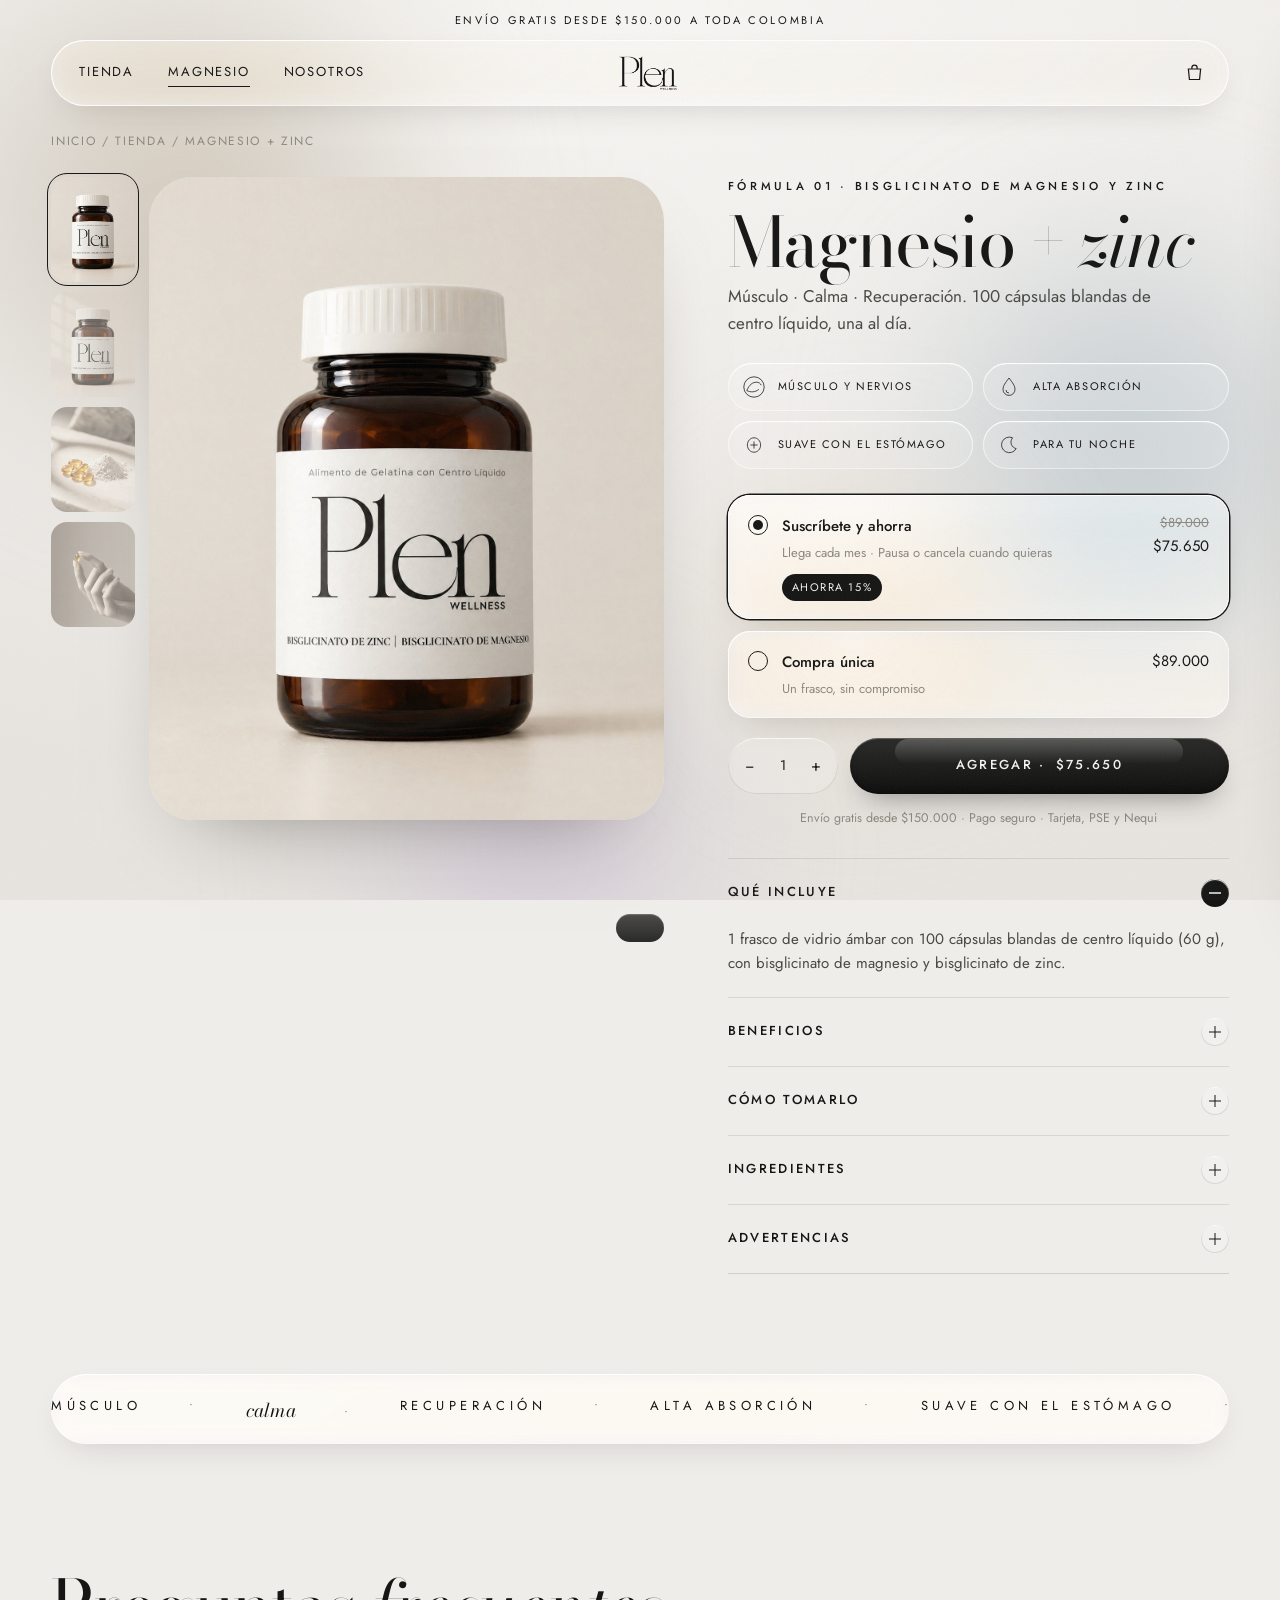
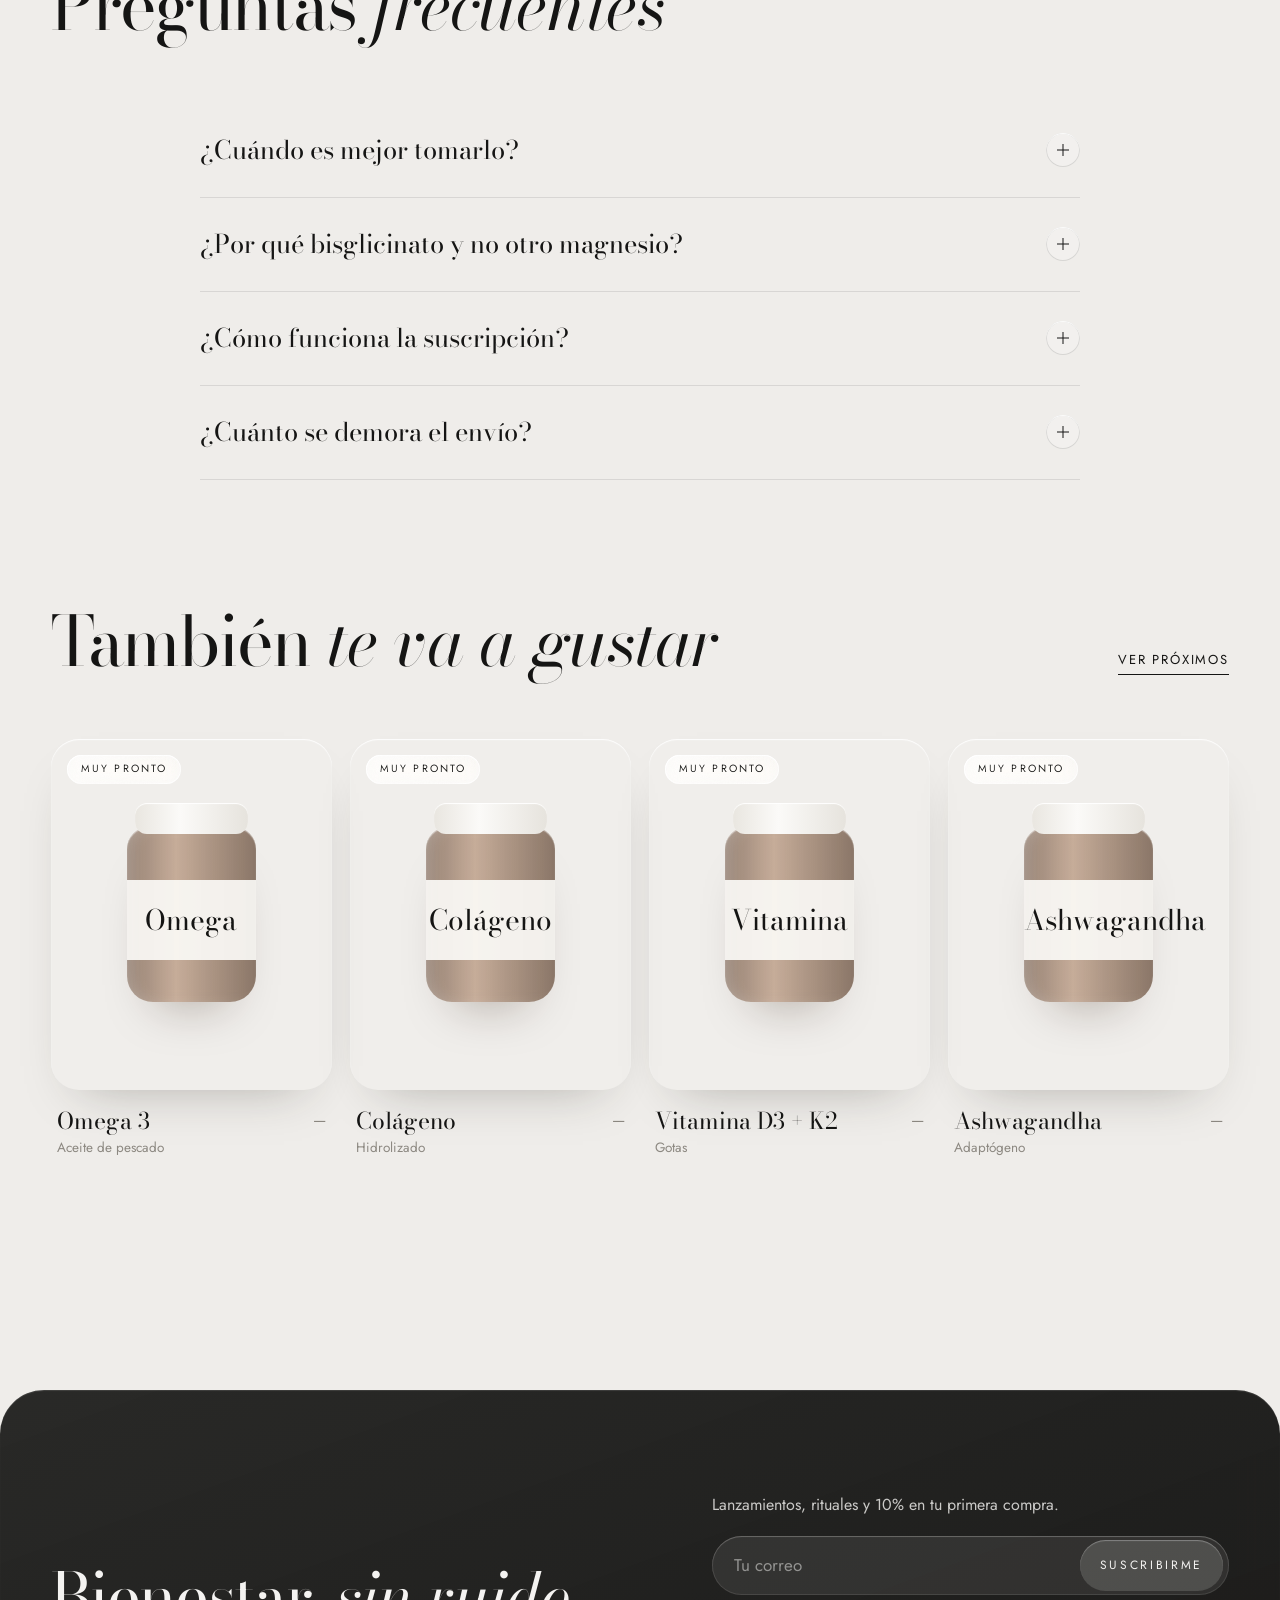
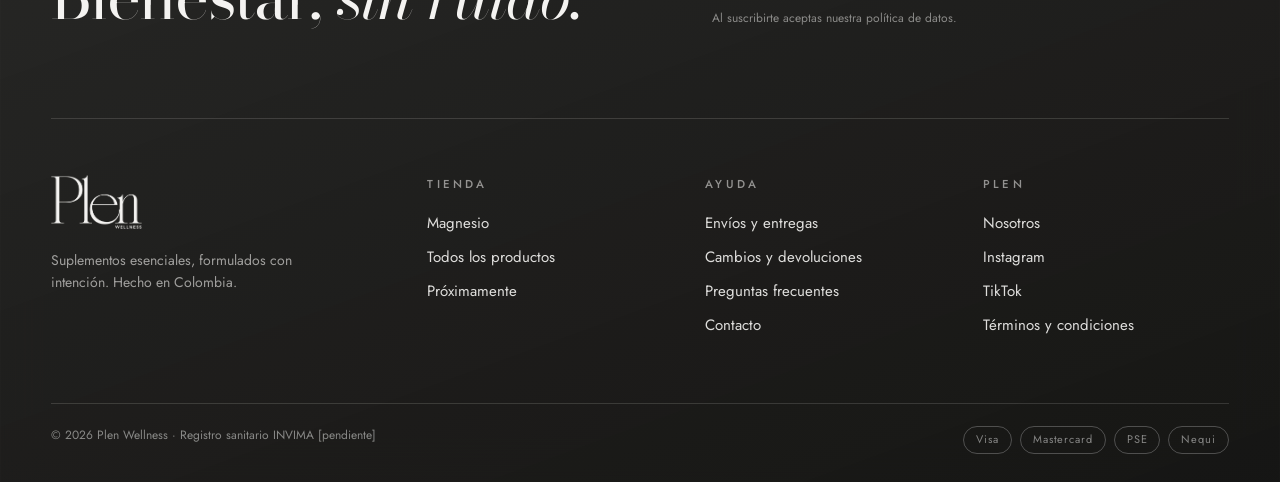
==== commit 7065dee4: "Frasco real ámbar + etiqueta: fotos nuevas y datos de Magnesio + Zinc (100 cápsulas blandas) Co-Auth" ====
--- a/magnesio.html
+++ b/magnesio.html
@@ -3,8 +3,8 @@
 <head>
 <meta charset="utf-8">
 <meta name="viewport" content="width=device-width, initial-scale=1">
-<title>Magnesio bisglicinato · Plen Wellness</title>
-<meta name="description" content="Magnesio bisglicinato Plen Wellness: 120 cápsulas, alta absorción, suave con el estómago. Compra en línea con envío a toda Colombia.">
+<title>Magnesio + Zinc bisglicinato · Plen Wellness</title>
+<meta name="description" content="Magnesio + zinc bisglicinato Plen Wellness: 100 cápsulas blandas, alta absorción, suave con el estómago. Compra en línea con envío a toda Colombia.">
 <meta name="theme-color" content="#F4F3F1">
 <link rel="icon" type="image/png" sizes="64x64" href="marca/favicon-64.png">
 <link rel="icon" type="image/png" sizes="32x32" href="marca/favicon-32.png">
@@ -33,21 +33,21 @@
 </div>
 <main>
 
-<div class="env"><nav class="migas"><a href="index.html">Inicio</a> / <a href="tienda.html">Tienda</a> / Magnesio</nav>
+<div class="env"><nav class="migas"><a href="index.html">Inicio</a> / <a href="tienda.html">Tienda</a> / Magnesio + Zinc</nav>
 <section class="pdp">
   <div class="galeria">
     <div class="miniaturas">
       <button class="si" data-src="assets/img/frasco.jpg"><img src="assets/img/frasco.jpg" alt="Frasco"></button>
-      <button data-src="assets/img/polvo.jpg"><img src="assets/img/polvo.jpg" alt="Cápsulas"></button>
-      <button data-src="assets/img/mano.jpg"><img src="assets/img/mano.jpg" alt="Cápsula en la mano"></button>
-      <button data-src="assets/img/mar.jpg"><img src="assets/img/mar.jpg" alt="Ritual"></button>
+      <button data-src="assets/img/frasco-luz.jpg"><img src="assets/img/frasco-luz.jpg" alt="Frasco con luz de ventana"></button>
+      <button data-src="assets/img/polvo.jpg"><img src="assets/img/polvo.jpg" alt="Cápsulas blandas"></button>
+      <button data-src="assets/img/mano.jpg"><img src="assets/img/mano.jpg" alt="Cápsula blanda en la mano"></button>
     </div>
-    <div class="foto-grande"><img src="assets/img/frasco.jpg" alt="Magnesio bisglicinato Plen Wellness"></div>
+    <div class="foto-grande"><img src="assets/img/frasco.jpg" alt="Frasco de Magnesio + Zinc bisglicinato Plen Wellness"></div>
   </div>
   <div class="pdp__info">
-    <p class="eyebrow">Fórmula 01 · Suplemento dietario</p>
-    <h1 class="display">Magnesio <em>bisglicinato</em></h1>
-    <p class="pdp__sub">Músculo · Calma · Recuperación. 120 cápsulas para 30 días de ritual.</p>
+    <p class="eyebrow">Fórmula 01 · Bisglicinato de magnesio y zinc</p>
+    <h1 class="display">Magnesio <em>+ zinc</em></h1>
+    <p class="pdp__sub">Músculo · Calma · Recuperación. 100 cápsulas blandas de centro líquido, una al día.</p>
     <div class="chips"><div><svg viewBox="0 0 40 40"><path d="M8 26c4-10 10-14 16-14 4 0 7 2 8 5"/><path d="M8 26c6 3 14 3 20-2"/><circle cx="20" cy="20" r="17"/></svg>Músculo y nervios</div><div><svg viewBox="0 0 40 40"><path d="M20 5c6 8 10 13 10 19a10 10 0 0 1-20 0c0-6 4-11 10-19z"/><path d="M15 25a5 5 0 0 0 5 5"/></svg>Alta absorción</div><div><svg viewBox="0 0 40 40"><path d="M9 20c0-7 5-12 11-12s11 5 11 12-5 12-11 12S9 27 9 20z"/><path d="M14 20h12M20 14v12"/></svg>Suave con el estómago</div><div><svg viewBox="0 0 40 40"><path d="M26 8a13 13 0 1 0 6 18A11 11 0 0 1 26 8z"/></svg>Para tu noche</div></div>
     <div class="opciones">
       <label class="opcion glass"><input type="radio" name="plan" value="suscripcion" checked>
@@ -63,13 +63,14 @@
     </div>
     <p class="garantias">Envío gratis desde $150.000 · Pago seguro · Tarjeta, PSE y Nequi</p>
     <div class="acordeon">
-      <details open><summary>Qué incluye <span class="mas"></span></summary><div class="resp">1 frasco con 120 cápsulas vegetales de magnesio bisglicinato. Rinde 30 días.</div></details>
-      <details><summary>Beneficios <span class="mas"></span></summary><div class="resp"><ul><li>Contribuye al funcionamiento normal de los músculos.</li><li>Apoya el funcionamiento normal del sistema nervioso.</li><li>Forma quelada con glicina, de alta absorción.</li><li>Suave con el estómago.</li></ul></div></details>
-      <details><summary>Cómo tomarlo <span class="mas"></span></summary><div class="resp">Toma 4 cápsulas al día con agua, preferiblemente en la noche. No exceder la dosis diaria recomendada.</div></details>
+      <details open><summary>Qué incluye <span class="mas"></span></summary><div class="resp">1 frasco de vidrio ámbar con 100 cápsulas blandas de centro líquido (60 g), con bisglicinato de magnesio y bisglicinato de zinc.</div></details>
+      <details><summary>Beneficios <span class="mas"></span></summary><div class="resp"><ul><li>Contribuye al funcionamiento normal de los músculos.</li><li>Apoya el funcionamiento normal del sistema nervioso.</li><li>Con zinc, en la misma forma bisglicinato.</li><li>Forma quelada con glicina, de alta absorción.</li><li>Suave con el estómago.</li></ul></div></details>
+      <details><summary>Cómo tomarlo <span class="mas"></span></summary><div class="resp">Toma 1 cápsula al día con un vaso de agua o tu bebida preferida. No exceder la dosis diaria recomendada. Guárdalo en un lugar fresco y seco, protegido de la luz del sol.</div></details>
       <details><summary>Ingredientes <span class="mas"></span></summary><div class="resp">
-        <table class="tabla-nut"><tr><td>Porción</td><td>4 cápsulas</td></tr><tr><td>Magnesio (como bisglicinato)</td><td>[pendiente] mg</td></tr><tr><td>Cápsula</td><td>Vegetal</td></tr></table>
-        <p style="margin-top:12px;font-size:13px">Registro sanitario INVIMA: [pendiente]</p></div></details>
-      <details><summary>Advertencias <span class="mas"></span></summary><div class="resp">Este producto es un suplemento dietario, no es un medicamento y no suple una alimentación equilibrada. Consulta a tu médico si estás en embarazo, lactancia o tomas medicamentos. Mantener fuera del alcance de los niños.</div></details>
+        <p>Gelatina, agua purificada, humectante (glicerina), color (E 150a), bisglicinato de zinc, bisglicinato de magnesio.</p>
+        <table class="tabla-nut" style="margin-top:12px"><tr><td>Contenido neto</td><td>100 unidades · 60 g</td></tr><tr><td>Magnesio por cápsula</td><td>[pendiente] mg</td></tr><tr><td>Zinc por cápsula</td><td>[pendiente] mg</td></tr><tr><td>Cápsula</td><td>Blanda, de gelatina</td></tr></table>
+        <p style="margin-top:12px;font-size:13px">Registro sanitario INVIMA: NSA-4231-2026</p></div></details>
+      <details><summary>Advertencias <span class="mas"></span></summary><div class="resp">Este producto es un alimento y debe comercializarse como tal; no es un medicamento y no suple una alimentación equilibrada. No usar si el sello de seguridad está roto o no lo tiene. Consulta a tu médico si estás en embarazo, lactancia o tomas medicamentos. Mantener fuera del alcance de los niños.</div></details>
     </div>
   </div>
 </section></div>
@@ -105,7 +106,7 @@
     </article></div>
 </div></section>
 
-<div class="barra-fija glass"><span>Magnesio · <span data-precio-btn>$75.650</span></span><button class="btn" data-comprar>Agregar</button></div>
+<div class="barra-fija glass"><span>Magnesio + Zinc · <span data-precio-btn>$75.650</span></span><button class="btn" data-comprar>Agregar</button></div>
 
 </main>
 <footer class="boletin"><div class="env">
--- a/assets/plen.css
+++ b/assets/plen.css
@@ -535,3 +535,8 @@
 body.con-lente .estela i:nth-child(3){opacity:.5}
 body.con-lente .estela i:nth-child(4){opacity:.3}
 @media (hover:none),(pointer:coarse),(prefers-reduced-motion:reduce){.lente,.estela{display:none}}
+
+/* ===== frasco real (2-nov): silueta de "muy pronto" en vidrio ámbar con tapa y etiqueta blancas ===== */
+.frasco-sil{background:linear-gradient(90deg,rgba(74,40,18,.55),rgba(140,82,40,.42) 38%,rgba(70,38,16,.6));box-shadow:inset 0 1px 1px rgba(255,255,255,.5),inset 10px 0 18px -10px rgba(255,255,255,.35),0 30px 50px -30px rgba(40,20,5,.35)}
+.frasco-sil::before{left:6%;right:6%;background:linear-gradient(90deg,#e9e6e0,#fbfaf8 40%,#e6e3dd);box-shadow:inset 0 1px 1px #fff}
+.frasco-sil span{inset:30% 0 24%;border-radius:0;background:rgba(250,249,246,.92);color:#151514}
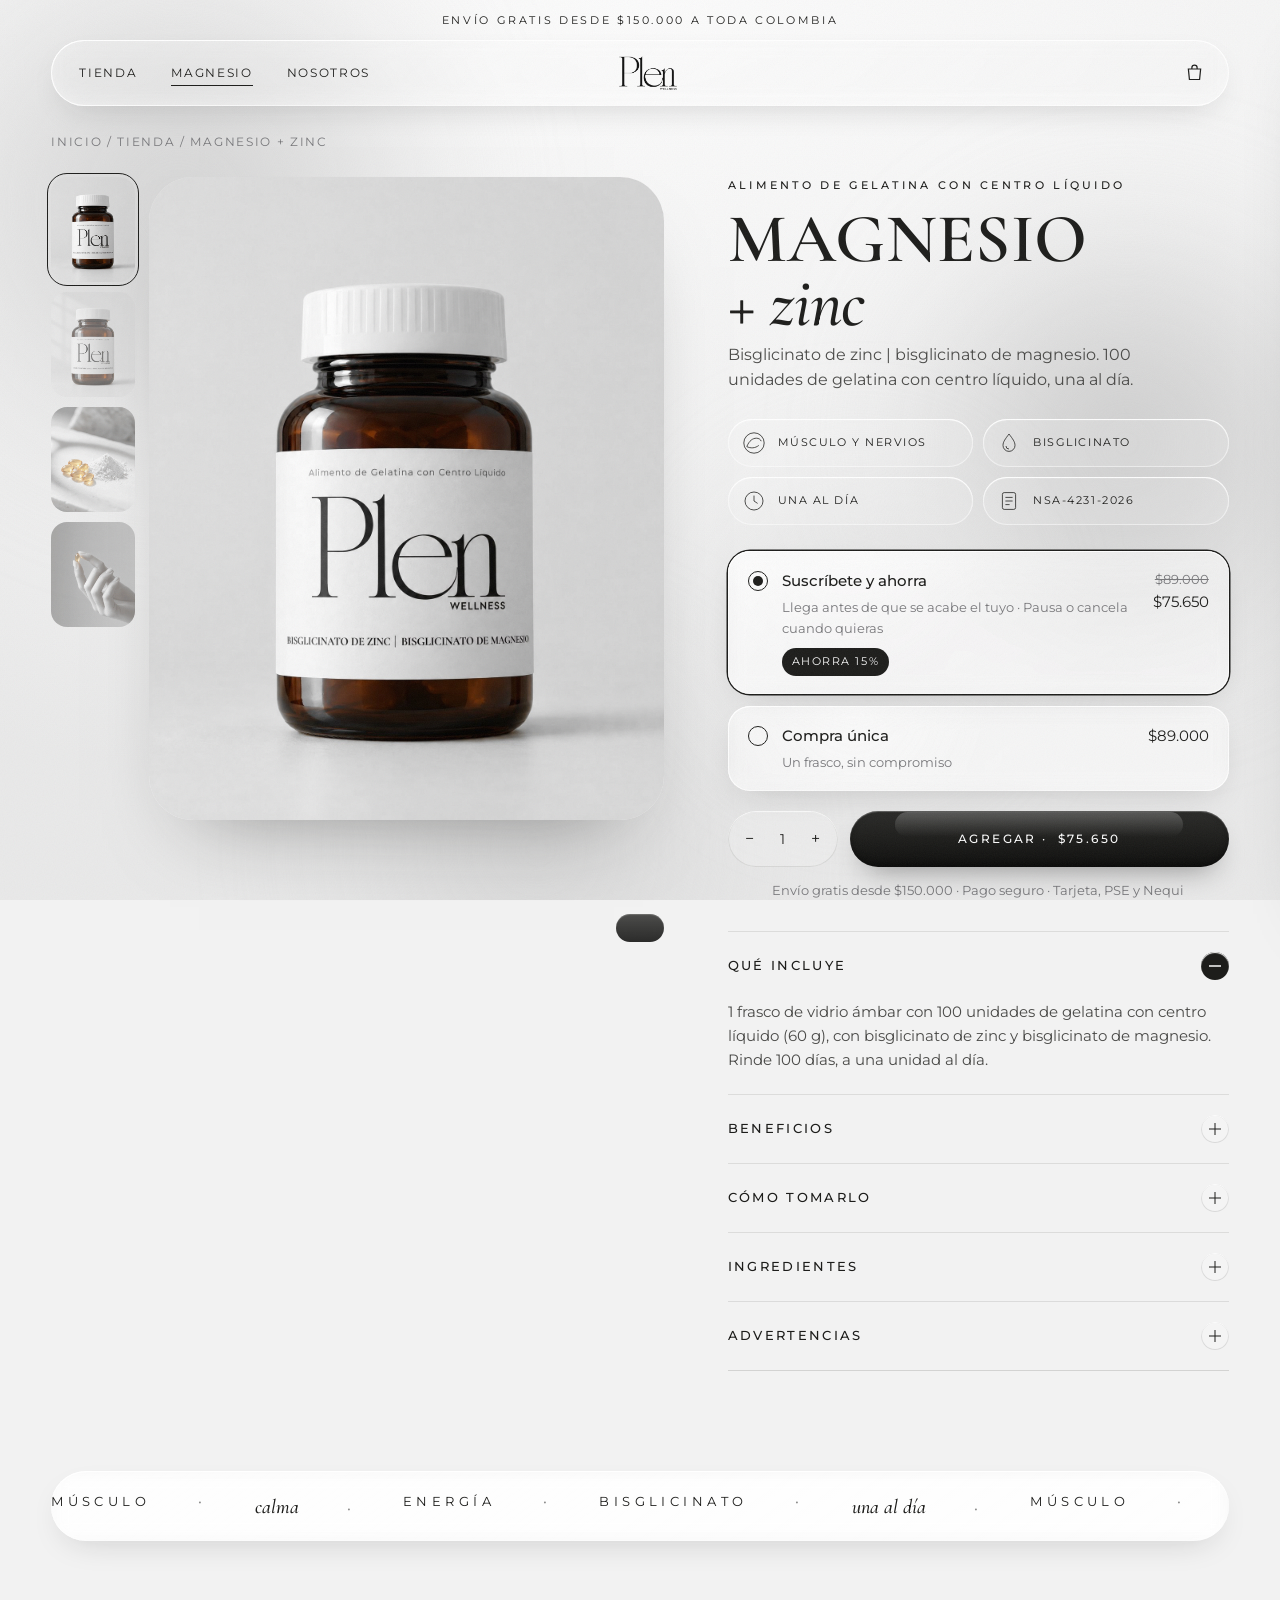
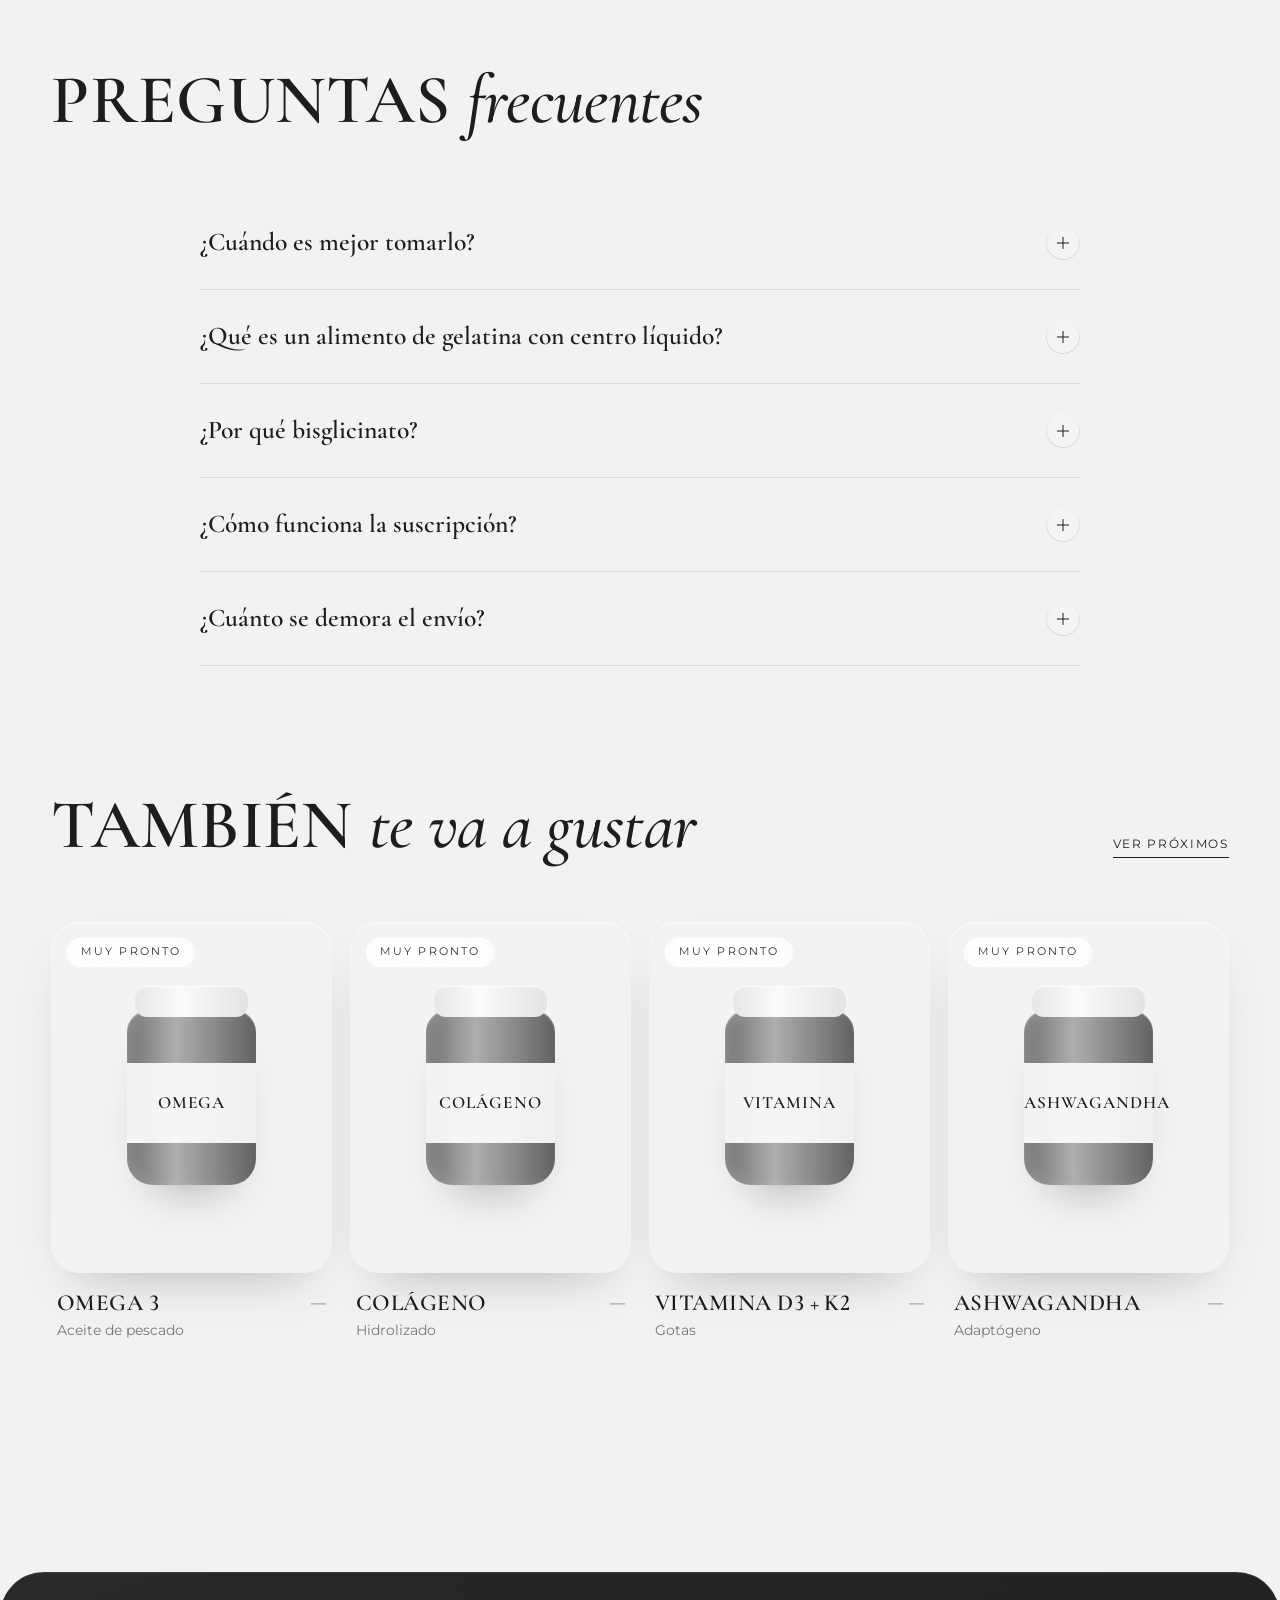
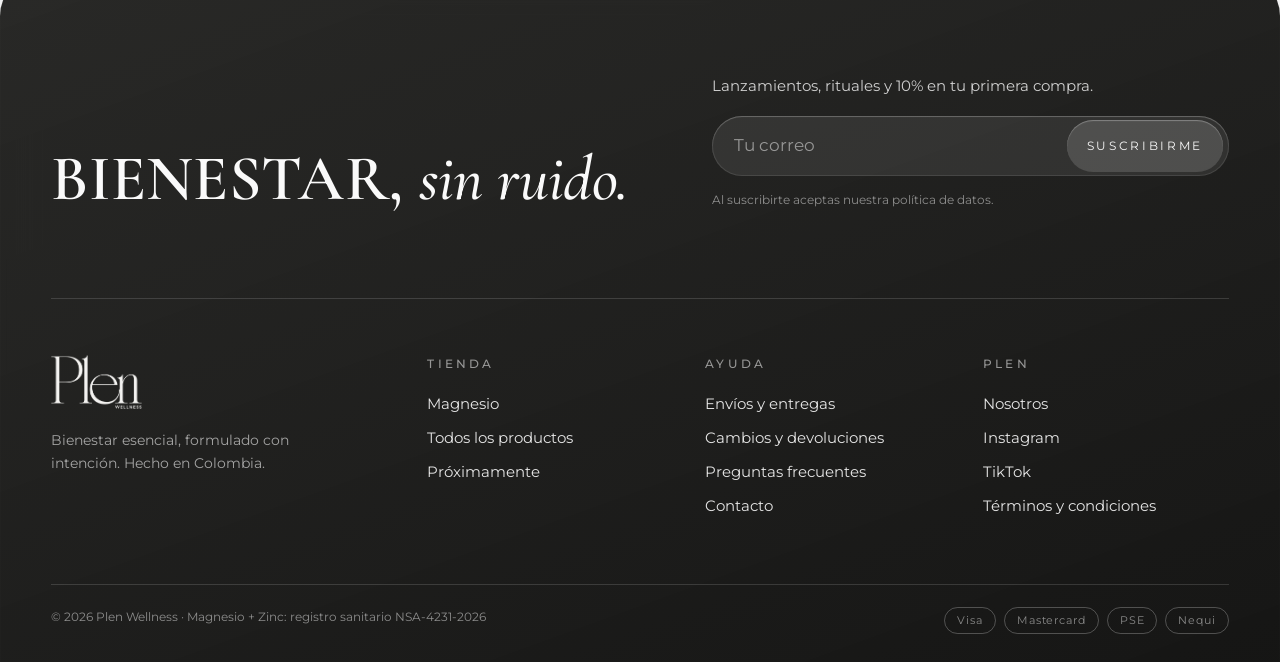
==== commit 6b759a55: "Web alineada a la marca real: Cormorant Garamond + Montserrat, blanco y negro, textos de alimento (n" ====
--- a/magnesio.html
+++ b/magnesio.html
@@ -4,13 +4,13 @@
 <meta charset="utf-8">
 <meta name="viewport" content="width=device-width, initial-scale=1">
 <title>Magnesio + Zinc bisglicinato · Plen Wellness</title>
-<meta name="description" content="Magnesio + zinc bisglicinato Plen Wellness: 100 cápsulas blandas, alta absorción, suave con el estómago. Compra en línea con envío a toda Colombia.">
-<meta name="theme-color" content="#F4F3F1">
+<meta name="description" content="Magnesio + Zinc bisglicinato Plen Wellness: 100 unidades de gelatina con centro líquido, una al día. Compra en línea con envío a toda Colombia.">
+<meta name="theme-color" content="#FAFAFA">
 <link rel="icon" type="image/png" sizes="64x64" href="marca/favicon-64.png">
 <link rel="icon" type="image/png" sizes="32x32" href="marca/favicon-32.png">
 <link rel="apple-touch-icon" href="marca/apple-touch-icon.png">
 <link rel="preconnect" href="https://fonts.googleapis.com"><link rel="preconnect" href="https://fonts.gstatic.com" crossorigin>
-<link href="https://fonts.googleapis.com/css2?family=Bodoni+Moda:ital,opsz,wght@0,6..96,400;1,6..96,400&family=Jost:wght@300;400;500&display=swap" rel="stylesheet">
+<link href="https://fonts.googleapis.com/css2?family=Cormorant+Garamond:ital,wght@0,500;0,600;0,700;1,500;1,600&family=Montserrat:wght@300;400;500;600&display=swap" rel="stylesheet">
 <link rel="stylesheet" href="assets/plen.css">
 <script src="assets/plen.js" defer></script>
 </head>
@@ -39,19 +39,19 @@
     <div class="miniaturas">
       <button class="si" data-src="assets/img/frasco.jpg"><img src="assets/img/frasco.jpg" alt="Frasco"></button>
       <button data-src="assets/img/frasco-luz.jpg"><img src="assets/img/frasco-luz.jpg" alt="Frasco con luz de ventana"></button>
-      <button data-src="assets/img/polvo.jpg"><img src="assets/img/polvo.jpg" alt="Cápsulas blandas"></button>
-      <button data-src="assets/img/mano.jpg"><img src="assets/img/mano.jpg" alt="Cápsula blanda en la mano"></button>
+      <button data-src="assets/img/polvo.jpg"><img src="assets/img/polvo.jpg" alt="Unidades de gelatina con centro líquido"></button>
+      <button data-src="assets/img/mano.jpg"><img src="assets/img/mano.jpg" alt="Una unidad en la mano"></button>
     </div>
     <div class="foto-grande"><img src="assets/img/frasco.jpg" alt="Frasco de Magnesio + Zinc bisglicinato Plen Wellness"></div>
   </div>
   <div class="pdp__info">
-    <p class="eyebrow">Fórmula 01 · Bisglicinato de magnesio y zinc</p>
-    <h1 class="display">Magnesio <em>+ zinc</em></h1>
-    <p class="pdp__sub">Músculo · Calma · Recuperación. 100 cápsulas blandas de centro líquido, una al día.</p>
-    <div class="chips"><div><svg viewBox="0 0 40 40"><path d="M8 26c4-10 10-14 16-14 4 0 7 2 8 5"/><path d="M8 26c6 3 14 3 20-2"/><circle cx="20" cy="20" r="17"/></svg>Músculo y nervios</div><div><svg viewBox="0 0 40 40"><path d="M20 5c6 8 10 13 10 19a10 10 0 0 1-20 0c0-6 4-11 10-19z"/><path d="M15 25a5 5 0 0 0 5 5"/></svg>Alta absorción</div><div><svg viewBox="0 0 40 40"><path d="M9 20c0-7 5-12 11-12s11 5 11 12-5 12-11 12S9 27 9 20z"/><path d="M14 20h12M20 14v12"/></svg>Suave con el estómago</div><div><svg viewBox="0 0 40 40"><path d="M26 8a13 13 0 1 0 6 18A11 11 0 0 1 26 8z"/></svg>Para tu noche</div></div>
+    <p class="eyebrow">Alimento de gelatina con centro líquido</p>
+    <h1 class="display">Magnesio <em>+&nbsp;zinc</em></h1>
+    <p class="pdp__sub">Bisglicinato de zinc | bisglicinato de magnesio. 100 unidades de gelatina con centro líquido, una al día.</p>
+    <div class="chips"><div><svg viewBox="0 0 40 40"><path d="M8 26c4-10 10-14 16-14 4 0 7 2 8 5"/><path d="M8 26c6 3 14 3 20-2"/><circle cx="20" cy="20" r="17"/></svg>Músculo y nervios</div><div><svg viewBox="0 0 40 40"><path d="M20 5c6 8 10 13 10 19a10 10 0 0 1-20 0c0-6 4-11 10-19z"/><path d="M15 25a5 5 0 0 0 5 5"/></svg>Bisglicinato</div><div><svg viewBox="0 0 40 40"><circle cx="20" cy="20" r="15"/><path d="M20 11v9l6 4"/></svg>Una al día</div><div><svg viewBox="0 0 40 40"><rect x="9" y="6" width="22" height="28" rx="3"/><path d="M14 14h12M14 20h12M14 26h7"/></svg>NSA-4231-2026</div></div>
     <div class="opciones">
       <label class="opcion glass"><input type="radio" name="plan" value="suscripcion" checked>
-        <div><b>Suscríbete y ahorra</b><small>Llega cada mes · Pausa o cancela cuando quieras</small><span class="ahorro" style="display:inline-block;margin-top:10px">Ahorra 15%</span></div>
+        <div><b>Suscríbete y ahorra</b><small>Llega antes de que se acabe el tuyo · Pausa o cancela cuando quieras</small><span class="ahorro" style="display:inline-block;margin-top:10px">Ahorra 15%</span></div>
         <div class="val"><s>$89.000</s>$75.650</div></label>
       <label class="opcion glass"><input type="radio" name="plan" value="unica">
         <div><b>Compra única</b><small>Un frasco, sin compromiso</small></div>
@@ -63,28 +63,29 @@
     </div>
     <p class="garantias">Envío gratis desde $150.000 · Pago seguro · Tarjeta, PSE y Nequi</p>
     <div class="acordeon">
-      <details open><summary>Qué incluye <span class="mas"></span></summary><div class="resp">1 frasco de vidrio ámbar con 100 cápsulas blandas de centro líquido (60 g), con bisglicinato de magnesio y bisglicinato de zinc.</div></details>
-      <details><summary>Beneficios <span class="mas"></span></summary><div class="resp"><ul><li>Contribuye al funcionamiento normal de los músculos.</li><li>Apoya el funcionamiento normal del sistema nervioso.</li><li>Con zinc, en la misma forma bisglicinato.</li><li>Forma quelada con glicina, de alta absorción.</li><li>Suave con el estómago.</li></ul></div></details>
-      <details><summary>Cómo tomarlo <span class="mas"></span></summary><div class="resp">Toma 1 cápsula al día con un vaso de agua o tu bebida preferida. No exceder la dosis diaria recomendada. Guárdalo en un lugar fresco y seco, protegido de la luz del sol.</div></details>
+      <details open><summary>Qué incluye <span class="mas"></span></summary><div class="resp">1 frasco de vidrio ámbar con 100 unidades de gelatina con centro líquido (60 g), con bisglicinato de zinc y bisglicinato de magnesio. Rinde 100 días, a una unidad al día.</div></details>
+      <details><summary>Beneficios <span class="mas"></span></summary><div class="resp"><ul><li>El magnesio contribuye al funcionamiento normal de los músculos.</li><li>El magnesio contribuye al funcionamiento normal del sistema nervioso.</li><li>El magnesio contribuye a disminuir el cansancio y la fatiga.</li><li>El zinc contribuye al funcionamiento normal del sistema inmunitario.</li><li>Minerales en forma bisglicinato (unidos a glicina).</li></ul><p style="margin-top:10px;font-size:13px">Como parte de una alimentación variada y equilibrada y un estilo de vida saludable.</p></div></details>
+      <details><summary>Cómo tomarlo <span class="mas"></span></summary><div class="resp">Toma 1 unidad al día con un vaso de agua o tu bebida preferida. Guárdalo en un lugar fresco y seco, protegido de la luz solar directa.</div></details>
       <details><summary>Ingredientes <span class="mas"></span></summary><div class="resp">
-        <p>Gelatina, agua purificada, humectante (glicerina), color (E 150a), bisglicinato de zinc, bisglicinato de magnesio.</p>
-        <table class="tabla-nut" style="margin-top:12px"><tr><td>Contenido neto</td><td>100 unidades · 60 g</td></tr><tr><td>Magnesio por cápsula</td><td>[pendiente] mg</td></tr><tr><td>Zinc por cápsula</td><td>[pendiente] mg</td></tr><tr><td>Cápsula</td><td>Blanda, de gelatina</td></tr></table>
-        <p style="margin-top:12px;font-size:13px">Registro sanitario INVIMA: NSA-4231-2026</p></div></details>
-      <details><summary>Advertencias <span class="mas"></span></summary><div class="resp">Este producto es un alimento y debe comercializarse como tal; no es un medicamento y no suple una alimentación equilibrada. No usar si el sello de seguridad está roto o no lo tiene. Consulta a tu médico si estás en embarazo, lactancia o tomas medicamentos. Mantener fuera del alcance de los niños.</div></details>
+        <p>Gelatina con centro líquido, agua purificada, humectante glicerina, color (E 150a), bisglicinato de zinc, bisglicinato de magnesio.</p>
+        <table class="tabla-nut" style="margin-top:12px"><tr><td>Presentación</td><td>Alimento de gelatina con centro líquido</td></tr><tr><td>Contenido neto</td><td>100 unidades · 60 g</td></tr><tr><td>Porciones por envase</td><td>100</td></tr><tr><td>Modo de uso</td><td>1 unidad al día</td></tr></table>
+        <p style="margin-top:12px;font-size:13px">Registro sanitario NSA-4231-2026 · Elaborado por PRAME S.A.S. para OSANA NUTRACEUTICA, Sabaneta (Colombia).</p></div></details>
+      <details><summary>Advertencias <span class="mas"></span></summary><div class="resp">Este producto es un alimento y debe comercializarse como tal. No usar si el sello de seguridad está roto o no lo tiene. Consulta a tu médico si estás en embarazo, lactancia o tomas medicamentos. Mantener fuera del alcance de los niños.</div></details>
     </div>
   </div>
 </section></div>
 
 <div class="cinta" aria-hidden="true" style="margin-top:60px"><div class="cinta__pista">
-  <span>Músculo</span><span><i>calma</i></span><span>Recuperación</span><span>Alta absorción</span><span>Suave con el estómago</span><span>Músculo</span><span><i>calma</i></span><span>Recuperación</span><span>Alta absorción</span><span>Suave con el estómago</span><span>Músculo</span><span><i>calma</i></span><span>Recuperación</span><span>Alta absorción</span><span>Suave con el estómago</span><span>Músculo</span><span><i>calma</i></span><span>Recuperación</span><span>Alta absorción</span><span>Suave con el estómago</span>
+  <span>Músculo</span><span><i>calma</i></span><span>Energía</span><span>Bisglicinato</span><span><i>una al día</i></span><span>Músculo</span><span><i>calma</i></span><span>Energía</span><span>Bisglicinato</span><span><i>una al día</i></span><span>Músculo</span><span><i>calma</i></span><span>Energía</span><span>Bisglicinato</span><span><i>una al día</i></span><span>Músculo</span><span><i>calma</i></span><span>Energía</span><span>Bisglicinato</span><span><i>una al día</i></span>
 </div></div>
 
 <section class="sec"><div class="env">
   <div class="sec__cab"><h2 class="display rev">Preguntas <em>frecuentes</em></h2></div>
   <div class="faq">
     <details class="rev"><summary>¿Cuándo es mejor tomarlo? <span class="mas"></span></summary><p class="resp">Muchas personas lo prefieren en la noche, como parte de su rutina antes de dormir. Lo importante es tomarlo todos los días.</p></details>
-    <details class="rev"><summary>¿Por qué bisglicinato y no otro magnesio? <span class="mas"></span></summary><p class="resp">El bisglicinato es magnesio unido a glicina. Se absorbe mejor y suele caer mejor al estómago que formas como el óxido de magnesio.</p></details>
-    <details class="rev"><summary>¿Cómo funciona la suscripción? <span class="mas"></span></summary><p class="resp">Te llega un frasco cada mes con 15% de descuento. Puedes pausar, cambiar la fecha o cancelar cuando quieras, sin costo.</p></details>
+    <details class="rev"><summary>¿Qué es un alimento de gelatina con centro líquido? <span class="mas"></span></summary><p class="resp">Es la presentación de Plen: una pequeña unidad de gelatina con el centro líquido, que tomas con un vaso de agua o tu bebida preferida. Es un alimento, con registro sanitario NSA-4231-2026.</p></details>
+    <details class="rev"><summary>¿Por qué bisglicinato? <span class="mas"></span></summary><p class="resp">El bisglicinato es el mineral unido a glicina, un aminoácido. Es una de las formas de magnesio y zinc más usadas hoy, y suele sentarle bien al estómago.</p></details>
+    <details class="rev"><summary>¿Cómo funciona la suscripción? <span class="mas"></span></summary><p class="resp">Cada frasco rinde 100 días. Te llega uno nuevo antes de que se acabe el tuyo, con 15% de descuento. Puedes pausar, cambiar la fecha o cancelar cuando quieras, sin costo.</p></details>
     <details class="rev"><summary>¿Cuánto se demora el envío? <span class="mas"></span></summary><p class="resp">De 2 a 5 días hábiles a cualquier ciudad de Colombia. Envío gratis en compras desde $150.000.</p></details>
   </div>
 </div></section>
@@ -117,12 +118,12 @@
       <p class="nota-legal">Al suscribirte aceptas nuestra política de datos.</p></div>
   </div>
   <div class="footer__grid">
-    <div><img class="footer__logo" src="marca/logo-plen-claro.png" alt="Plen Wellness"><p style="opacity:.6;max-width:280px;font-size:14px">Suplementos esenciales, formulados con intención. Hecho en Colombia.</p></div>
+    <div><img class="footer__logo" src="marca/logo-plen-claro.png" alt="Plen Wellness"><p style="opacity:.6;max-width:280px;font-size:14px">Bienestar esencial, formulado con intención. Hecho en Colombia.</p></div>
     <div><h4>Tienda</h4><a href="magnesio.html">Magnesio</a><a href="tienda.html">Todos los productos</a><a href="tienda.html#pronto">Próximamente</a></div>
     <div><h4>Ayuda</h4><a href="#">Envíos y entregas</a><a href="#">Cambios y devoluciones</a><a href="#">Preguntas frecuentes</a><a href="#">Contacto</a></div>
     <div><h4>Plen</h4><a href="index.html#filosofia">Nosotros</a><a href="#">Instagram</a><a href="#">TikTok</a><a href="#">Términos y condiciones</a></div>
   </div>
-  <div class="footer__base"><span>© 2026 Plen Wellness · Registro sanitario INVIMA [pendiente]</span>
+  <div class="footer__base"><span>© 2026 Plen Wellness · Magnesio + Zinc: registro sanitario NSA-4231-2026</span>
     <div class="pagos"><span>Visa</span><span>Mastercard</span><span>PSE</span><span>Nequi</span></div></div>
 </div></footer>
 </body>
--- a/assets/plen.css
+++ b/assets/plen.css
@@ -1,14 +1,14 @@
 /* ============ PLEN WELLNESS — tienda ============ */
 :root{
-  --marfil:#F4F3F1;
-  --hueso:#ECEAE6;
-  --piedra:#D9D6CF;
-  --salvia:#C9C6BD;
-  --gris:#8C8881;
-  --tinta:#151514;
+  --marfil:#FAFAFA;   /* fondo blanco de la etiqueta (antes marfil) */
+  --hueso:#EFEFEF;
+  --piedra:#DADADA;
+  --salvia:#CFCFCF;
+  --gris:#77777A;
+  --tinta:#1D1D1B;
   --blanco:#FFFFFF;
-  --serif:'Bodoni Moda', 'Didot', Georgia, serif;
-  --sans:'Jost', 'Futura', system-ui, sans-serif;
+  --serif:'Cormorant Garamond', Georgia, serif;
+  --sans:'Montserrat', system-ui, sans-serif;
   --r-xl:44px; --r-l:28px; --r-m:18px;
   --lado:clamp(16px,4vw,56px);
   --max:1320px;
@@ -45,8 +45,8 @@
 .anuncio{background:var(--tinta);color:var(--marfil);font-size:11.5px;letter-spacing:.24em;text-transform:uppercase;text-align:center;padding:10px 16px}
 
 /* ---------- header ---------- */
-.header{position:sticky;top:0;z-index:50;background:rgba(244,243,241,.82);backdrop-filter:blur(14px);-webkit-backdrop-filter:blur(14px);border-bottom:1px solid transparent;transition:border-color .3s}
-.header.con-borde{border-bottom-color:rgba(21,21,20,.08)}
+.header{position:sticky;top:0;z-index:50;background:rgba(250,250,250,.82);backdrop-filter:blur(14px);-webkit-backdrop-filter:blur(14px);border-bottom:1px solid transparent;transition:border-color .3s}
+.header.con-borde{border-bottom-color:rgba(29,29,27,.08)}
 .header__in{display:grid;grid-template-columns:1fr auto 1fr;align-items:center;height:78px}
 .nav{display:flex;gap:34px;font-size:13px;letter-spacing:.14em;text-transform:uppercase}
 .nav a{position:relative;padding:4px 0}
@@ -66,7 +66,7 @@
 .hero__grid{display:grid;grid-template-columns:1.05fr .95fr;gap:clamp(24px,5vw,80px);align-items:center}
 .hero h1{font-size:clamp(50px,7vw,112px)}
 .hero h1 .fina{display:block;padding-left:.9em}
-.hero__txt p{max-width:420px;margin:28px 0 36px;font-size:17px;color:#4a4845}
+.hero__txt p{max-width:420px;margin:28px 0 36px;font-size:17px;color:#4A4A48}
 .hero__cta{display:flex;gap:14px;flex-wrap:wrap;align-items:center}
 .hero__foto{position:relative}
 .arco{border-radius:999px 999px var(--r-xl) var(--r-xl);overflow:hidden;background:var(--hueso);aspect-ratio:4/5}
@@ -81,7 +81,7 @@
 .scroll-v{position:absolute;left:calc(var(--lado)*.4);bottom:40px;writing-mode:vertical-rl;font-size:10.5px;letter-spacing:.4em;text-transform:uppercase;color:var(--gris)}
 
 /* ---------- cinta ---------- */
-.cinta{border-top:1px solid rgba(21,21,20,.12);border-bottom:1px solid rgba(21,21,20,.12);overflow:hidden;padding:18px 0;white-space:nowrap}
+.cinta{border-top:1px solid rgba(29,29,27,.12);border-bottom:1px solid rgba(29,29,27,.12);overflow:hidden;padding:18px 0;white-space:nowrap}
 .cinta__pista{display:inline-flex;gap:48px;animation:cinta 34s linear infinite;font-size:13px;letter-spacing:.34em;text-transform:uppercase}
 .cinta__pista span::after{content:"•";margin-left:48px;opacity:.5}
 .cinta__pista i{font-family:var(--serif);font-style:italic;text-transform:none;letter-spacing:0;font-size:19px}
@@ -98,12 +98,12 @@
 .capsula{position:relative;aspect-ratio:1/1.25;border-radius:999px;overflow:hidden;box-shadow:0 40px 80px -40px rgba(0,0,0,.35);max-width:440px;margin:0 auto}
 .capsula img{width:100%;height:100%;object-fit:cover}
 .insignia h2{font-size:clamp(40px,4.6vw,68px);margin:16px 0 18px}
-.insignia p{max-width:440px;color:#3b3a37}
+.insignia p{max-width:440px;color:#3A3A38}
 .precio{font-family:var(--serif);font-size:34px;margin:26px 0 22px;display:flex;align-items:baseline;gap:14px}
-.precio small{font-family:var(--sans);font-size:13px;letter-spacing:.1em;color:#4a4845}
+.precio small{font-family:var(--sans);font-size:13px;letter-spacing:.1em;color:#4A4A48}
 .lista-check{list-style:none;margin:22px 0 0;display:grid;gap:10px;font-size:15px}
 .lista-check li{display:flex;gap:12px;align-items:center}
-.lista-check li::before{content:"";width:22px;height:22px;flex:none;border-radius:999px;border:1px solid currentColor;background:url("data:image/svg+xml,%3Csvg xmlns='http://www.w3.org/2000/svg' viewBox='0 0 24 24' fill='none' stroke='%23151514' stroke-width='1.6'%3E%3Cpath d='M7 12.5l3 3 7-7'/%3E%3C/svg%3E") center/16px no-repeat}
+.lista-check li::before{content:"";width:22px;height:22px;flex:none;border-radius:999px;border:1px solid currentColor;background:url("data:image/svg+xml,%3Csvg xmlns='http://www.w3.org/2000/svg' viewBox='0 0 24 24' fill='none' stroke='%231D1D1B' stroke-width='1.6'%3E%3Cpath d='M7 12.5l3 3 7-7'/%3E%3C/svg%3E") center/16px no-repeat}
 
 /* beneficios */
 .beneficios{display:grid;grid-template-columns:repeat(4,1fr);gap:16px}
@@ -111,7 +111,7 @@
 .beneficio:hover{transform:translateY(-6px);box-shadow:0 30px 60px -36px rgba(0,0,0,.3)}
 .beneficio svg{width:40px;height:40px;stroke:var(--tinta);stroke-width:1.2;fill:none;margin-bottom:40px}
 .beneficio h3{font-family:var(--serif);font-weight:400;font-size:26px;line-height:1.1;margin-bottom:10px}
-.beneficio p{font-size:14.5px;color:#55534f}
+.beneficio p{font-size:14.5px;color:#555553}
 
 /* filosofía */
 .filo{display:grid;grid-template-columns:.9fr 1.1fr;gap:clamp(32px,6vw,100px);align-items:center}
@@ -120,8 +120,8 @@
 .filo__fotos .f2{position:absolute;right:0;bottom:0;width:46%;aspect-ratio:1;border-radius:999px;overflow:hidden;border:10px solid var(--marfil)}
 .filo__fotos img{width:100%;height:100%;object-fit:cover}
 .filo h2{font-size:clamp(40px,5vw,72px);margin:18px 0 26px}
-.filo p{max-width:520px;color:#4a4845;margin-bottom:16px;font-size:16.5px}
-.cifras{display:flex;gap:clamp(24px,4vw,56px);margin-top:40px;padding-top:28px;border-top:1px solid rgba(21,21,20,.14)}
+.filo p{max-width:520px;color:#4A4A48;margin-bottom:16px;font-size:16.5px}
+.cifras{display:flex;gap:clamp(24px,4vw,56px);margin-top:40px;padding-top:28px;border-top:1px solid rgba(29,29,27,.14)}
 .cifras b{display:block;font-family:var(--serif);font-weight:400;font-size:44px;line-height:1}
 .cifras span{font-size:12px;letter-spacing:.2em;text-transform:uppercase;color:var(--gris)}
 
@@ -140,8 +140,8 @@
 .prod__info p{font-size:13.5px;color:var(--gris);margin-top:4px}
 .prod__info .p{font-size:15px;white-space:nowrap}
 .prod--pronto .prod__img{background:var(--hueso)}
-.frasco-sil{width:46%;aspect-ratio:1/1.35;border-radius:22px 22px 26px 26px;background:linear-gradient(90deg,#e2dfd9,#f7f6f3 40%,#e6e3dd);position:relative;box-shadow:0 30px 50px -30px rgba(0,0,0,.3)}
-.frasco-sil::before{content:"";position:absolute;left:-2%;right:-2%;top:-14%;height:18%;border-radius:12px;background:linear-gradient(90deg,#dcd9d3,#f3f2ef 40%,#dedbd5)}
+.frasco-sil{width:46%;aspect-ratio:1/1.35;border-radius:22px 22px 26px 26px;background:linear-gradient(90deg,#e2e2e2,#f7f7f7 40%,#e6e6e6);position:relative;box-shadow:0 30px 50px -30px rgba(0,0,0,.3)}
+.frasco-sil::before{content:"";position:absolute;left:-2%;right:-2%;top:-14%;height:18%;border-radius:12px;background:linear-gradient(90deg,#dcdcdc,#f3f3f3 40%,#dedede)}
 .frasco-sil span{position:absolute;inset:26% 14% 22%;background:rgba(255,255,255,.7);border-radius:4px;display:grid;place-items:center;font-family:var(--serif);font-size:clamp(20px,2.2vw,30px)}
 .aviso-link{font-size:13px;letter-spacing:.14em;text-transform:uppercase;border-bottom:1px solid;padding-bottom:3px}
 
@@ -154,64 +154,64 @@
 
 /* ritual / pasos */
 .pasos{display:grid;grid-template-columns:repeat(3,1fr);gap:clamp(20px,3vw,40px);counter-reset:p}
-.paso{border-top:1px solid rgba(21,21,20,.18);padding-top:24px}
+.paso{border-top:1px solid rgba(29,29,27,.18);padding-top:24px}
 .paso::before{counter-increment:p;content:"0" counter(p);font-family:var(--serif);font-size:15px;color:var(--gris)}
 .paso h3{font-family:var(--serif);font-weight:400;font-size:30px;margin:14px 0 8px}
-.paso p{color:#55534f;font-size:15px}
+.paso p{color:#555553;font-size:15px}
 
 /* preguntas (acordeón) */
 .faq{max-width:880px;margin:0 auto}
-.faq details{border-bottom:1px solid rgba(21,21,20,.16)}
+.faq details{border-bottom:1px solid rgba(29,29,27,.16)}
 .faq summary{list-style:none;cursor:pointer;display:flex;justify-content:space-between;align-items:center;gap:20px;padding:26px 0;font-family:var(--serif);font-size:clamp(20px,2vw,26px)}
 .faq summary::-webkit-details-marker{display:none}
-.mas{width:34px;height:34px;flex:none;border-radius:999px;border:1px solid rgba(21,21,20,.3);position:relative;transition:transform .4s,background .3s}
+.mas{width:34px;height:34px;flex:none;border-radius:999px;border:1px solid rgba(29,29,27,.3);position:relative;transition:transform .4s,background .3s}
 .mas::before,.mas::after{content:"";position:absolute;left:50%;top:50%;width:12px;height:1px;background:currentColor;transform:translate(-50%,-50%)}
 .mas::after{transform:translate(-50%,-50%) rotate(90deg);transition:transform .4s}
 details[open] .mas{background:var(--tinta);color:var(--marfil)}
 details[open] .mas::after{transform:translate(-50%,-50%) rotate(0)}
-.faq .resp{padding:0 60px 26px 0;color:#55534f}
+.faq .resp{padding:0 60px 26px 0;color:#555553}
 
 /* boletín + footer */
 .boletin{background:var(--tinta);color:var(--marfil);border-radius:var(--r-xl) var(--r-xl) 0 0;padding:clamp(56px,8vw,110px) 0 0;margin-top:clamp(60px,8vw,120px)}
-.boletin__grid{display:grid;grid-template-columns:1.2fr 1fr;gap:40px;align-items:end;padding-bottom:clamp(48px,7vw,90px);border-bottom:1px solid rgba(244,243,241,.14)}
+.boletin__grid{display:grid;grid-template-columns:1.2fr 1fr;gap:40px;align-items:end;padding-bottom:clamp(48px,7vw,90px);border-bottom:1px solid rgba(250,250,250,.14)}
 .boletin h2{font-size:clamp(40px,5vw,72px)}
-.form-linea{display:flex;border-bottom:1px solid rgba(244,243,241,.5);padding-bottom:6px}
+.form-linea{display:flex;border-bottom:1px solid rgba(250,250,250,.5);padding-bottom:6px}
 .form-linea input{flex:1;background:none;border:0;color:var(--marfil);font:inherit;font-size:17px;padding:12px 0;outline:none}
-.form-linea input::placeholder{color:rgba(244,243,241,.5)}
+.form-linea input::placeholder{color:rgba(250,250,250,.5)}
 .form-linea button{font-size:12px;letter-spacing:.22em;text-transform:uppercase}
-.nota-legal{font-size:12px;color:rgba(244,243,241,.5);margin-top:14px}
+.nota-legal{font-size:12px;color:rgba(250,250,250,.5);margin-top:14px}
 .footer__grid{display:grid;grid-template-columns:1.4fr repeat(3,1fr);gap:32px;padding:56px 0}
-.footer__grid h4{font-size:11.5px;letter-spacing:.28em;text-transform:uppercase;font-weight:500;margin-bottom:18px;color:rgba(244,243,241,.55)}
+.footer__grid h4{font-size:11.5px;letter-spacing:.28em;text-transform:uppercase;font-weight:500;margin-bottom:18px;color:rgba(250,250,250,.55)}
 .footer__grid a{display:block;margin-bottom:10px;font-size:15px;opacity:.9}
 .footer__grid a:hover{opacity:1;text-decoration:underline}
 .footer__logo{height:54px;width:auto;margin-bottom:20px}
-.footer__base{display:flex;justify-content:space-between;gap:20px;flex-wrap:wrap;padding:22px 0 28px;border-top:1px solid rgba(244,243,241,.14);font-size:12px;color:rgba(244,243,241,.5)}
+.footer__base{display:flex;justify-content:space-between;gap:20px;flex-wrap:wrap;padding:22px 0 28px;border-top:1px solid rgba(250,250,250,.14);font-size:12px;color:rgba(250,250,250,.5)}
 .pagos{display:flex;gap:8px;flex-wrap:wrap}
-.pagos span{border:1px solid rgba(244,243,241,.25);border-radius:999px;padding:4px 12px;font-size:11px;letter-spacing:.08em}
+.pagos span{border:1px solid rgba(250,250,250,.25);border-radius:999px;padding:4px 12px;font-size:11px;letter-spacing:.08em}
 
 /* ---------- carrito (panel) ---------- */
-.velo{position:fixed;inset:0;background:rgba(21,21,20,.35);backdrop-filter:blur(3px);opacity:0;pointer-events:none;transition:opacity .4s;z-index:80}
+.velo{position:fixed;inset:0;background:rgba(29,29,27,.35);backdrop-filter:blur(3px);opacity:0;pointer-events:none;transition:opacity .4s;z-index:80}
 .velo.si{opacity:1;pointer-events:auto}
 .carrito{position:fixed;top:10px;right:10px;bottom:10px;width:min(440px,calc(100% - 20px));background:var(--marfil);border-radius:var(--r-l);z-index:90;display:flex;flex-direction:column;transform:translateX(110%);transition:transform .55s cubic-bezier(.2,.8,.2,1);box-shadow:0 30px 80px -30px rgba(0,0,0,.4)}
 .carrito.si{transform:none}
-.carrito__cab{display:flex;justify-content:space-between;align-items:center;padding:24px 26px;border-bottom:1px solid rgba(21,21,20,.1)}
+.carrito__cab{display:flex;justify-content:space-between;align-items:center;padding:24px 26px;border-bottom:1px solid rgba(29,29,27,.1)}
 .carrito__cab h3{font-family:var(--serif);font-weight:400;font-size:30px}
 .envio-barra{padding:16px 26px;font-size:13px}
 .envio-barra .riel{height:4px;border-radius:9px;background:var(--piedra);margin-top:10px;overflow:hidden}
 .envio-barra .riel i{display:block;height:100%;background:var(--tinta);border-radius:9px;transition:width .6s}
 .carrito__items{flex:1;overflow:auto;padding:8px 26px}
-.item{display:grid;grid-template-columns:84px 1fr auto;gap:16px;padding:18px 0;border-bottom:1px solid rgba(21,21,20,.08);align-items:center}
+.item{display:grid;grid-template-columns:84px 1fr auto;gap:16px;padding:18px 0;border-bottom:1px solid rgba(29,29,27,.08);align-items:center}
 .item img{width:84px;height:100px;object-fit:cover;border-radius:16px;background:#fff}
 .item h4{font-family:var(--serif);font-weight:400;font-size:20px;line-height:1.1}
 .item small{display:block;color:var(--gris);font-size:12.5px;margin:3px 0 10px}
-.cant{display:inline-flex;align-items:center;border:1px solid rgba(21,21,20,.2);border-radius:999px;height:36px}
+.cant{display:inline-flex;align-items:center;border:1px solid rgba(29,29,27,.2);border-radius:999px;height:36px}
 .cant button{width:34px;height:34px;font-size:16px}
 .cant span{min-width:22px;text-align:center;font-size:14px}
 .item__der{text-align:right;font-size:15px}
 .item__der button{display:block;margin-top:14px;margin-left:auto;font-size:11.5px;letter-spacing:.14em;text-transform:uppercase;color:var(--gris);text-decoration:underline}
 .carrito__vacio{text-align:center;padding:70px 20px;color:var(--gris)}
 .carrito__vacio b{display:block;font-family:var(--serif);font-weight:400;font-size:28px;color:var(--tinta);margin-bottom:10px}
-.carrito__pie{padding:22px 26px 26px;border-top:1px solid rgba(21,21,20,.1)}
+.carrito__pie{padding:22px 26px 26px;border-top:1px solid rgba(29,29,27,.1)}
 .fila{display:flex;justify-content:space-between;font-size:15px;margin-bottom:8px}
 .fila--total{font-family:var(--serif);font-size:24px;margin:14px 0 18px}
 .seguro{text-align:center;font-size:12px;color:var(--gris);margin-top:12px}
@@ -232,12 +232,12 @@
 .foto-grande{border-radius:var(--r-xl);overflow:hidden;aspect-ratio:4/5;background:#fff}
 .foto-grande img{width:100%;height:100%;object-fit:cover;transition:opacity .35s}
 .pdp__info h1{font-size:clamp(48px,5.4vw,80px);margin:14px 0 6px}
-.pdp__sub{font-size:17px;color:#4a4845;margin-bottom:26px;max-width:460px}
-.chips{display:grid;grid-template-columns:1fr 1fr;gap:12px 20px;padding:22px 0;border-top:1px solid rgba(21,21,20,.12);border-bottom:1px solid rgba(21,21,20,.12);margin-bottom:26px}
+.pdp__sub{font-size:17px;color:#4A4A48;margin-bottom:26px;max-width:460px}
+.chips{display:grid;grid-template-columns:1fr 1fr;gap:12px 20px;padding:22px 0;border-top:1px solid rgba(29,29,27,.12);border-bottom:1px solid rgba(29,29,27,.12);margin-bottom:26px}
 .chips div{display:flex;gap:12px;align-items:center;font-size:12px;letter-spacing:.14em;text-transform:uppercase}
 .chips svg{width:24px;height:24px;flex:none;stroke:var(--tinta);stroke-width:1.3;fill:none}
 .opciones{display:grid;gap:12px;margin-bottom:20px}
-.opcion{display:grid;grid-template-columns:auto 1fr auto;gap:14px;align-items:start;padding:18px 20px;border:1px solid rgba(21,21,20,.18);border-radius:var(--r-m);cursor:pointer;transition:border-color .3s,background .3s}
+.opcion{display:grid;grid-template-columns:auto 1fr auto;gap:14px;align-items:start;padding:18px 20px;border:1px solid rgba(29,29,27,.18);border-radius:var(--r-m);cursor:pointer;transition:border-color .3s,background .3s}
 .opcion:has(input:checked){border-color:var(--tinta);background:var(--blanco)}
 .opcion input{appearance:none;width:20px;height:20px;border-radius:999px;border:1px solid var(--tinta);margin-top:2px;display:grid;place-items:center}
 .opcion input:checked::after{content:"";width:10px;height:10px;border-radius:999px;background:var(--tinta)}
@@ -251,15 +251,15 @@
 .comprar .cant button{width:44px;height:54px}
 .comprar .btn{flex:1;height:56px}
 .garantias{font-size:12.5px;color:var(--gris);text-align:center;margin-bottom:30px}
-.acordeon details{border-top:1px solid rgba(21,21,20,.14)}
-.acordeon details:last-child{border-bottom:1px solid rgba(21,21,20,.14)}
+.acordeon details{border-top:1px solid rgba(29,29,27,.14)}
+.acordeon details:last-child{border-bottom:1px solid rgba(29,29,27,.14)}
 .acordeon summary{list-style:none;display:flex;justify-content:space-between;align-items:center;padding:20px 0;cursor:pointer;font-size:13px;letter-spacing:.18em;text-transform:uppercase;font-weight:500}
 .acordeon summary::-webkit-details-marker{display:none}
 .acordeon summary .mas{width:28px;height:28px}
-.acordeon .resp{padding:0 0 22px;color:#4a4845;font-size:15px}
+.acordeon .resp{padding:0 0 22px;color:#4A4A48;font-size:15px}
 .acordeon .resp ul{padding-left:18px}
 .tabla-nut{width:100%;border-collapse:collapse;font-size:14px;margin-top:6px}
-.tabla-nut td{padding:9px 0;border-bottom:1px solid rgba(21,21,20,.08)}
+.tabla-nut td{padding:9px 0;border-bottom:1px solid rgba(29,29,27,.08)}
 .tabla-nut td:last-child{text-align:right}
 .barra-fija{display:none}
 
@@ -273,10 +273,10 @@
 .campo{display:flex;flex-direction:column;gap:6px}
 .campo--ancho{grid-column:1/-1}
 .campo label{font-size:11.5px;letter-spacing:.18em;text-transform:uppercase;color:var(--gris)}
-.campo input,.campo select{height:52px;border:1px solid rgba(21,21,20,.18);border-radius:14px;padding:0 16px;font:inherit;font-size:15px;background:var(--marfil);color:var(--tinta);outline:none;transition:border-color .3s}
+.campo input,.campo select{height:52px;border:1px solid rgba(29,29,27,.18);border-radius:14px;padding:0 16px;font:inherit;font-size:15px;background:var(--marfil);color:var(--tinta);outline:none;transition:border-color .3s}
 .campo input:focus,.campo select:focus{border-color:var(--tinta)}
 .metodos{display:grid;grid-template-columns:repeat(3,1fr);gap:10px}
-.metodo{border:1px solid rgba(21,21,20,.18);border-radius:16px;padding:18px 14px;text-align:center;cursor:pointer;font-size:14px;transition:border-color .3s,background .3s}
+.metodo{border:1px solid rgba(29,29,27,.18);border-radius:16px;padding:18px 14px;text-align:center;cursor:pointer;font-size:14px;transition:border-color .3s,background .3s}
 .metodo input{display:none}
 .metodo:has(input:checked){border-color:var(--tinta);background:var(--marfil)}
 .metodo svg{width:28px;height:28px;margin:0 auto 8px;stroke:var(--tinta);fill:none;stroke-width:1.3}
@@ -345,17 +345,17 @@
   --vidrio:linear-gradient(145deg,rgba(255,255,255,.62),rgba(255,255,255,.22) 55%,rgba(255,255,255,.34));
   --vidrio-osc:linear-gradient(145deg,rgba(30,30,28,.55),rgba(30,30,28,.3));
   --borde-luz:linear-gradient(135deg,rgba(255,255,255,.95),rgba(255,255,255,.15) 40%,rgba(255,255,255,.05) 60%,rgba(255,255,255,.7));
-  --sombra-vidrio:inset 0 1px 1px rgba(255,255,255,.95),inset 0 -1px 1px rgba(255,255,255,.35),inset 0 0 24px rgba(255,255,255,.28),0 1px 2px rgba(0,0,0,.04),0 18px 44px -18px rgba(40,36,30,.28);
-}
-body{background:#EFEDEA}
+  --sombra-vidrio:inset 0 1px 1px rgba(255,255,255,.95),inset 0 -1px 1px rgba(255,255,255,.35),inset 0 0 24px rgba(255,255,255,.28),0 1px 2px rgba(0,0,0,.04),0 18px 44px -18px rgba(29,29,27,.28);
+}
+body{background:#F2F2F2}
 
 /* fondo vivo: gotas de luz perla que se mueven lento */
-.aurora{position:fixed;inset:0;z-index:-1;overflow:hidden;pointer-events:none;background:radial-gradient(120% 90% at 50% 0%,#F7F6F3 0%,#EFEDEA 60%,#E8E5E0 100%)}
+.aurora{position:fixed;inset:0;z-index:-1;overflow:hidden;pointer-events:none;background:radial-gradient(120% 90% at 50% 0%,#FBFBFB 0%,#F2F2F2 60%,#E9E9E9 100%)}
 .aurora i{position:absolute;border-radius:50%;filter:blur(70px);opacity:.75;animation:deriva 26s ease-in-out infinite alternate}
-.aurora i:nth-child(1){width:52vw;height:52vw;left:-12vw;top:-10vw;background:radial-gradient(circle,#D6D0C6,transparent 68%)}
-.aurora i:nth-child(2){width:44vw;height:44vw;right:-10vw;top:18vh;background:radial-gradient(circle,#C9D0D3,transparent 68%);animation-duration:32s;animation-delay:-8s}
-.aurora i:nth-child(3){width:40vw;height:40vw;left:22vw;bottom:-16vw;background:radial-gradient(circle,#DCD5DE,transparent 68%);animation-duration:38s;animation-delay:-14s}
-.aurora i:nth-child(4){width:30vw;height:30vw;right:18vw;bottom:10vh;background:radial-gradient(circle,#E6DDD0,transparent 66%);animation-duration:29s;animation-delay:-4s}
+.aurora i:nth-child(1){width:52vw;height:52vw;left:-12vw;top:-10vw;background:radial-gradient(circle,#D4D4D4,transparent 68%)}
+.aurora i:nth-child(2){width:44vw;height:44vw;right:-10vw;top:18vh;background:radial-gradient(circle,#CBCBCB,transparent 68%);animation-duration:32s;animation-delay:-8s}
+.aurora i:nth-child(3){width:40vw;height:40vw;left:22vw;bottom:-16vw;background:radial-gradient(circle,#DADADA,transparent 68%);animation-duration:38s;animation-delay:-14s}
+.aurora i:nth-child(4){width:30vw;height:30vw;right:18vw;bottom:10vh;background:radial-gradient(circle,#E4E4E4,transparent 66%);animation-duration:29s;animation-delay:-4s}
 @keyframes deriva{0%{transform:translate(0,0) scale(1)}50%{transform:translate(6vw,4vh) scale(1.12)}100%{transform:translate(-4vw,8vh) scale(.94)}}
 
 /* la receta del vidrio */
@@ -373,12 +373,12 @@
 .header__in{max-width:calc(var(--max) - 2*var(--lado) + 40px);margin:0 auto;padding:0 12px 0 28px;border-radius:999px;height:66px;
   background:var(--vidrio);-webkit-backdrop-filter:blur(24px) saturate(190%);backdrop-filter:blur(24px) saturate(190%);box-shadow:var(--sombra-vidrio);position:relative}
 .header__in::before{content:"";position:absolute;inset:0;border-radius:inherit;padding:1px;background:var(--borde-luz);-webkit-mask:linear-gradient(#000 0 0) content-box,linear-gradient(#000 0 0);-webkit-mask-composite:xor;mask-composite:exclude;pointer-events:none}
-.header.con-borde .header__in{box-shadow:var(--sombra-vidrio),0 24px 50px -24px rgba(40,36,30,.35)}
+.header.con-borde .header__in{box-shadow:var(--sombra-vidrio),0 24px 50px -24px rgba(29,29,27,.35)}
 .logo img{height:34px}
 .icono-btn:hover{background:rgba(255,255,255,.6);box-shadow:inset 0 1px 1px #fff}
 
 /* botones de vidrio */
-.btn{position:relative;overflow:hidden;box-shadow:inset 0 1px 1px rgba(255,255,255,.28),inset 0 -2px 6px rgba(0,0,0,.35),0 14px 30px -14px rgba(0,0,0,.45);background:linear-gradient(180deg,#2a2a28,#0e0e0d)}
+.btn{position:relative;overflow:hidden;box-shadow:inset 0 1px 1px rgba(255,255,255,.28),inset 0 -2px 6px rgba(0,0,0,.35),0 14px 30px -14px rgba(0,0,0,.45);background:linear-gradient(180deg,#2b2b29,#0e0e0d)}
 .btn::after{content:"";position:absolute;left:12%;right:12%;top:1px;height:45%;border-radius:999px;background:linear-gradient(180deg,rgba(255,255,255,.22),transparent);pointer-events:none}
 .btn:hover{background:linear-gradient(180deg,#333331,#000)}
 .btn--glass{color:var(--tinta);background:var(--vidrio);-webkit-backdrop-filter:blur(18px) saturate(180%);backdrop-filter:blur(18px) saturate(180%);box-shadow:var(--sombra-vidrio)}
@@ -390,10 +390,10 @@
 
 /* hero: gotas de vidrio que refractan la foto */
 .hero__foto{isolation:isolate}
-.arco{box-shadow:0 50px 90px -50px rgba(40,36,30,.45)}
+.arco{box-shadow:0 50px 90px -50px rgba(29,29,27,.45)}
 .gota{position:absolute;z-index:3;pointer-events:none;-webkit-backdrop-filter:blur(6px) saturate(160%) brightness(1.08) contrast(1.05);backdrop-filter:blur(6px) saturate(160%) brightness(1.08) contrast(1.05);
   background:radial-gradient(120% 90% at 30% 20%,rgba(255,255,255,.34),rgba(255,255,255,.02) 45%,rgba(255,255,255,.08) 78%,rgba(255,255,255,.4));
-  box-shadow:inset 0 2px 3px rgba(255,255,255,.95),inset 0 -10px 22px rgba(255,255,255,.35),inset 8px 0 18px rgba(255,255,255,.2),inset -12px -4px 26px rgba(120,110,100,.18),0 30px 50px -22px rgba(40,36,30,.45)}
+  box-shadow:inset 0 2px 3px rgba(255,255,255,.95),inset 0 -10px 22px rgba(255,255,255,.35),inset 8px 0 18px rgba(255,255,255,.2),inset -12px -4px 26px rgba(110,110,110,.18),0 30px 50px -22px rgba(29,29,27,.45)}
 .gota::after{content:"";position:absolute;left:18%;top:9%;width:34%;height:16%;border-radius:50%;background:linear-gradient(180deg,rgba(255,255,255,.95),rgba(255,255,255,0));filter:blur(1px);transform:rotate(-18deg)}
 .gota--capsula{width:34%;aspect-ratio:1/2.1;border-radius:999px;left:-9%;top:6%;transform:rotate(-28deg);animation:flotar-g 9s ease-in-out infinite}
 .gota--esfera{width:22%;aspect-ratio:1;border-radius:50%;right:6%;bottom:-5%;animation:flotar-g 7s ease-in-out infinite reverse}
@@ -409,14 +409,14 @@
 /* tarjetas */
 .beneficio{background:var(--vidrio)}
 .beneficio svg{width:56px;height:56px;padding:12px;border-radius:50%;background:rgba(255,255,255,.55);box-shadow:inset 0 1px 1px #fff,0 8px 18px -10px rgba(0,0,0,.25)}
-.prod__img{background:rgba(255,255,255,.4);box-shadow:inset 0 1px 1px rgba(255,255,255,.9),0 24px 50px -30px rgba(40,36,30,.35)}
+.prod__img{background:rgba(255,255,255,.4);box-shadow:inset 0 1px 1px rgba(255,255,255,.9),0 24px 50px -30px rgba(29,29,27,.35)}
 .prod--pronto .prod__img{background:rgba(255,255,255,.28)}
 .prod__tag{background:var(--vidrio);border-radius:999px}
 .prod__add{background:linear-gradient(145deg,rgba(255,255,255,.7),rgba(255,255,255,.3));color:var(--tinta);-webkit-backdrop-filter:blur(14px) saturate(180%);backdrop-filter:blur(14px) saturate(180%);box-shadow:var(--sombra-vidrio)}
 .prod__add:hover{background:var(--tinta);color:#fff}
 
 /* banda insignia: vidrio ahumado sobre la aurora */
-.insignia{background:linear-gradient(145deg,rgba(201,198,189,.72),rgba(201,198,189,.42));-webkit-backdrop-filter:blur(30px) saturate(160%);backdrop-filter:blur(30px) saturate(160%);box-shadow:inset 0 1px 1px rgba(255,255,255,.7),inset 0 0 60px rgba(255,255,255,.18),0 40px 80px -50px rgba(40,36,30,.5)}
+.insignia{background:linear-gradient(145deg,rgba(205,205,205,.72),rgba(205,205,205,.42));-webkit-backdrop-filter:blur(30px) saturate(160%);backdrop-filter:blur(30px) saturate(160%);box-shadow:inset 0 1px 1px rgba(255,255,255,.7),inset 0 0 60px rgba(255,255,255,.18),0 40px 80px -50px rgba(29,29,27,.5)}
 .capsula{box-shadow:0 0 0 10px rgba(255,255,255,.25),0 0 0 11px rgba(255,255,255,.6),0 40px 80px -40px rgba(0,0,0,.35)}
 
 /* editorial: panel de vidrio sobre la foto */
@@ -432,28 +432,28 @@
 .form-linea button{background:rgba(255,255,255,.14);border-radius:999px;padding:0 20px;box-shadow:inset 0 1px 1px rgba(255,255,255,.3)}
 
 /* carrito de vidrio */
-.velo{background:rgba(40,36,30,.12);-webkit-backdrop-filter:blur(6px);backdrop-filter:blur(6px)}
-.carrito{background:linear-gradient(160deg,rgba(255,255,255,.72),rgba(245,243,240,.55));-webkit-backdrop-filter:blur(34px) saturate(190%);backdrop-filter:blur(34px) saturate(190%);box-shadow:inset 0 1px 1px #fff,inset 0 0 40px rgba(255,255,255,.3),0 40px 90px -30px rgba(40,36,30,.45);border-radius:32px}
+.velo{background:rgba(29,29,27,.12);-webkit-backdrop-filter:blur(6px);backdrop-filter:blur(6px)}
+.carrito{background:linear-gradient(160deg,rgba(255,255,255,.72),rgba(248,248,248,.55));-webkit-backdrop-filter:blur(34px) saturate(190%);backdrop-filter:blur(34px) saturate(190%);box-shadow:inset 0 1px 1px #fff,inset 0 0 40px rgba(255,255,255,.3),0 40px 90px -30px rgba(29,29,27,.45);border-radius:32px}
 .carrito::before{content:"";position:absolute;inset:0;border-radius:inherit;padding:1px;background:var(--borde-luz);-webkit-mask:linear-gradient(#000 0 0) content-box,linear-gradient(#000 0 0);-webkit-mask-composite:xor;mask-composite:exclude;pointer-events:none}
-.cant{background:rgba(255,255,255,.5);border:0;box-shadow:inset 0 1px 1px #fff,inset 0 0 0 1px rgba(21,21,20,.1)}
+.cant{background:rgba(255,255,255,.5);border:0;box-shadow:inset 0 1px 1px #fff,inset 0 0 0 1px rgba(29,29,27,.1)}
 .toast{background:linear-gradient(180deg,rgba(40,40,38,.82),rgba(15,15,14,.88));-webkit-backdrop-filter:blur(16px);backdrop-filter:blur(16px);box-shadow:inset 0 1px 1px rgba(255,255,255,.2),0 18px 40px -16px rgba(0,0,0,.5)}
 
 /* producto */
-.foto-grande{background:rgba(255,255,255,.4);box-shadow:0 40px 80px -50px rgba(40,36,30,.5)}
+.foto-grande{background:rgba(255,255,255,.4);box-shadow:0 40px 80px -50px rgba(29,29,27,.5)}
 .miniaturas button{background:rgba(255,255,255,.4)}
 .chips{border:0;padding:0;gap:10px}
 .chips div{padding:12px 14px;border-radius:999px;background:rgba(255,255,255,.4);box-shadow:inset 0 1px 1px #fff,inset 0 0 0 1px rgba(255,255,255,.5);font-size:11px}
 .opcion{border:0;border-radius:22px;background:rgba(255,255,255,.28)}
 .opcion.glass{background:rgba(255,255,255,.28)}
 .opcion:has(input:checked){background:var(--vidrio);box-shadow:var(--sombra-vidrio),0 0 0 1.5px var(--tinta)}
-.faq details,.acordeon details{border-color:rgba(21,21,20,.1)}
-.mas{background:rgba(255,255,255,.5);border:0;box-shadow:inset 0 1px 1px #fff,inset 0 0 0 1px rgba(21,21,20,.12)}
+.faq details,.acordeon details{border-color:rgba(29,29,27,.1)}
+.mas{background:rgba(255,255,255,.5);border:0;box-shadow:inset 0 1px 1px #fff,inset 0 0 0 1px rgba(29,29,27,.12)}
 .barra-fija.glass{background:var(--vidrio);color:var(--tinta);position:fixed}
 
 /* pedido */
 .bloque{background:var(--vidrio)}
 .resumen{background:var(--vidrio)}
-.campo input,.campo select{background:rgba(255,255,255,.5);border:0;box-shadow:inset 0 1px 2px rgba(0,0,0,.06),inset 0 0 0 1px rgba(21,21,20,.1)}
+.campo input,.campo select{background:rgba(255,255,255,.5);border:0;box-shadow:inset 0 1px 2px rgba(0,0,0,.06),inset 0 0 0 1px rgba(29,29,27,.1)}
 .campo input:focus{box-shadow:inset 0 0 0 1.5px var(--tinta),0 0 0 5px rgba(255,255,255,.6)}
 .metodo{border:0;border-radius:20px;background:rgba(255,255,255,.3)}
 .metodo:has(input:checked){background:var(--vidrio);box-shadow:var(--sombra-vidrio),0 0 0 1.5px var(--tinta)}
@@ -475,14 +475,14 @@
 :root{
   --vidrio:linear-gradient(145deg,rgba(255,255,255,.26),rgba(255,255,255,.04) 50%,rgba(255,255,255,.12));
   --borde-luz:linear-gradient(135deg,rgba(255,255,255,1),rgba(255,255,255,.25) 30%,rgba(255,255,255,0) 55%,rgba(255,255,255,.35) 80%,rgba(255,255,255,.95));
-  --sombra-vidrio:inset 0 1px 0 rgba(255,255,255,.95),inset 1px 0 0 rgba(255,255,255,.35),inset 0 -1px 0 rgba(255,255,255,.3),inset 0 0 18px rgba(255,255,255,.18),inset 0 -14px 26px -18px rgba(255,255,255,.6),0 12px 34px -16px rgba(40,36,30,.22);
+  --sombra-vidrio:inset 0 1px 0 rgba(255,255,255,.95),inset 1px 0 0 rgba(255,255,255,.35),inset 0 -1px 0 rgba(255,255,255,.3),inset 0 0 18px rgba(255,255,255,.18),inset 0 -14px 26px -18px rgba(255,255,255,.6),0 12px 34px -16px rgba(29,29,27,.22);
 }
 /* fondo con más contraste para que la transparencia se note */
 .aurora i{opacity:1;filter:blur(60px)}
-.aurora i:nth-child(1){background:radial-gradient(circle,#CFC6B8,transparent 66%)}
-.aurora i:nth-child(2){background:radial-gradient(circle,#BFC9CE,transparent 66%)}
-.aurora i:nth-child(3){background:radial-gradient(circle,#D5CBD8,transparent 66%)}
-.aurora i:nth-child(4){background:radial-gradient(circle,#E2D5C3,transparent 64%)}
+.aurora i:nth-child(1){background:radial-gradient(circle,#CFCFCF,transparent 66%)}
+.aurora i:nth-child(2){background:radial-gradient(circle,#C6C6C6,transparent 66%)}
+.aurora i:nth-child(3){background:radial-gradient(circle,#D6D6D6,transparent 66%)}
+.aurora i:nth-child(4){background:radial-gradient(circle,#E0E0E0,transparent 64%)}
 /* menos desenfoque = se ve lo que hay detrás */
 .glass,.btn--glass,.cinta,.prod__add{-webkit-backdrop-filter:blur(8px) saturate(170%) brightness(1.05);backdrop-filter:blur(8px) saturate(170%) brightness(1.05)}
 .header__in{background:linear-gradient(145deg,rgba(255,255,255,.3),rgba(255,255,255,.08));-webkit-backdrop-filter:blur(10px) saturate(180%) brightness(1.06);backdrop-filter:blur(10px) saturate(180%) brightness(1.06)}
@@ -500,16 +500,16 @@
 .campo input,.campo select{background:rgba(255,255,255,.22)}
 .cant,.mas{background:rgba(255,255,255,.2)}
 /* insignia: vidrio tintado, deja ver la aurora */
-.insignia{background:linear-gradient(145deg,rgba(190,185,174,.45),rgba(190,185,174,.18));-webkit-backdrop-filter:blur(14px) saturate(170%);backdrop-filter:blur(14px) saturate(170%)}
+.insignia{background:linear-gradient(145deg,rgba(192,192,192,.45),rgba(192,192,192,.18));-webkit-backdrop-filter:blur(14px) saturate(170%);backdrop-filter:blur(14px) saturate(170%)}
 .insignia::before{content:"";position:absolute;inset:0;border-radius:inherit;padding:1px;background:var(--borde-luz);-webkit-mask:linear-gradient(#000 0 0) content-box,linear-gradient(#000 0 0);-webkit-mask-composite:xor;mask-composite:exclude;pointer-events:none}
 /* gotas del hero: vidrio casi invisible, solo borde y reflejo */
 .gota{background:radial-gradient(120% 90% at 30% 18%,rgba(255,255,255,.2),rgba(255,255,255,0) 42%,rgba(255,255,255,0) 72%,rgba(255,255,255,.28));
   -webkit-backdrop-filter:blur(1.5px) saturate(150%) brightness(1.1);backdrop-filter:blur(1.5px) saturate(150%) brightness(1.1);
-  box-shadow:inset 0 2px 2px rgba(255,255,255,1),inset 0 -2px 2px rgba(255,255,255,.6),inset 10px 0 20px -8px rgba(255,255,255,.55),inset -14px -6px 24px -10px rgba(110,100,90,.25),0 24px 40px -24px rgba(40,36,30,.35)}
+  box-shadow:inset 0 2px 2px rgba(255,255,255,1),inset 0 -2px 2px rgba(255,255,255,.6),inset 10px 0 20px -8px rgba(255,255,255,.55),inset -14px -6px 24px -10px rgba(110,110,110,.25),0 24px 40px -24px rgba(29,29,27,.35)}
 @supports (backdrop-filter:url(#refraccion)){ .gota{backdrop-filter:url(#refraccion) saturate(150%) brightness(1.1)} }
 .chip-flota{background:linear-gradient(145deg,rgba(255,255,255,.34),rgba(255,255,255,.1))}
 /* panel del carrito: translúcido pero legible */
-.carrito{background:linear-gradient(160deg,rgba(255,255,255,.5),rgba(245,243,240,.3));-webkit-backdrop-filter:blur(26px) saturate(190%);backdrop-filter:blur(26px) saturate(190%)}
+.carrito{background:linear-gradient(160deg,rgba(255,255,255,.5),rgba(248,248,248,.3));-webkit-backdrop-filter:blur(26px) saturate(190%);backdrop-filter:blur(26px) saturate(190%)}
 .panel-glass{background:linear-gradient(145deg,rgba(255,255,255,.14),rgba(255,255,255,.02));-webkit-backdrop-filter:blur(6px) saturate(170%);backdrop-filter:blur(6px) saturate(170%)}
 .barra-fija.glass{background:linear-gradient(145deg,rgba(255,255,255,.38),rgba(255,255,255,.12));-webkit-backdrop-filter:blur(12px) saturate(180%);backdrop-filter:blur(12px) saturate(180%)}
 .header__in{background:linear-gradient(145deg,rgba(255,255,255,.18),rgba(255,255,255,.04));-webkit-backdrop-filter:blur(8px) saturate(170%);backdrop-filter:blur(8px) saturate(170%)}
@@ -521,9 +521,9 @@
 .lente{width:120px;height:120px;margin:-60px 0 0 -60px;will-change:transform;
   -webkit-backdrop-filter:blur(.6px) saturate(160%) brightness(1.06);backdrop-filter:blur(.6px) saturate(160%) brightness(1.06);
   background:radial-gradient(circle at 50% 50%,rgba(255,255,255,0) 58%,rgba(255,255,255,.18) 80%,rgba(255,255,255,.5) 100%);
-  box-shadow:inset 0 1.5px 1px rgba(255,255,255,.95),inset 0 -1.5px 1px rgba(255,255,255,.55),inset 8px 6px 16px -8px rgba(255,255,255,.7),inset -10px -10px 22px -10px rgba(90,80,70,.28),0 14px 30px -14px rgba(30,26,20,.3)}
+  box-shadow:inset 0 1.5px 1px rgba(255,255,255,.95),inset 0 -1.5px 1px rgba(255,255,255,.55),inset 8px 6px 16px -8px rgba(255,255,255,.7),inset -10px -10px 22px -10px rgba(90,90,90,.28),0 14px 30px -14px rgba(29,29,27,.3)}
 @supports (backdrop-filter:url(#lente)){ .lente{backdrop-filter:url(#lente) saturate(160%) brightness(1.05)} }
-.lente::before{content:"";position:absolute;inset:0;border-radius:50%;padding:1px;background:conic-gradient(from 210deg,rgba(255,255,255,1),rgba(255,255,255,.1) 25%,rgba(214,208,230,.6) 45%,rgba(255,255,255,.08) 65%,rgba(206,222,226,.7) 85%,rgba(255,255,255,1));-webkit-mask:linear-gradient(#000 0 0) content-box,linear-gradient(#000 0 0);-webkit-mask-composite:xor;mask-composite:exclude}
+.lente::before{content:"";position:absolute;inset:0;border-radius:50%;padding:1px;background:conic-gradient(from 210deg,rgba(255,255,255,1),rgba(255,255,255,.1) 25%,rgba(225,225,225,.6) 45%,rgba(255,255,255,.08) 65%,rgba(215,215,215,.7) 85%,rgba(255,255,255,1));-webkit-mask:linear-gradient(#000 0 0) content-box,linear-gradient(#000 0 0);-webkit-mask-composite:xor;mask-composite:exclude}
 .lente__brillo{position:absolute;left:20%;top:12%;width:36%;height:20%;border-radius:50%;background:linear-gradient(180deg,rgba(255,255,255,.9),rgba(255,255,255,0));filter:blur(1.5px);transform:rotate(-22deg)}
 .estela i{width:18px;height:18px;margin:-9px 0 0 -9px;
   -webkit-backdrop-filter:blur(1px) saturate(170%) brightness(1.08);backdrop-filter:blur(1px) saturate(170%) brightness(1.08);
@@ -536,7 +536,34 @@
 body.con-lente .estela i:nth-child(4){opacity:.3}
 @media (hover:none),(pointer:coarse),(prefers-reduced-motion:reduce){.lente,.estela{display:none}}
 
-/* ===== frasco real (2-nov): silueta de "muy pronto" en vidrio ámbar con tapa y etiqueta blancas ===== */
-.frasco-sil{background:linear-gradient(90deg,rgba(74,40,18,.55),rgba(140,82,40,.42) 38%,rgba(70,38,16,.6));box-shadow:inset 0 1px 1px rgba(255,255,255,.5),inset 10px 0 18px -10px rgba(255,255,255,.35),0 30px 50px -30px rgba(40,20,5,.35)}
-.frasco-sil::before{left:6%;right:6%;background:linear-gradient(90deg,#e9e6e0,#fbfaf8 40%,#e6e3dd);box-shadow:inset 0 1px 1px #fff}
-.frasco-sil span{inset:30% 0 24%;border-radius:0;background:rgba(250,249,246,.92);color:#151514}
+/* ===== silueta de "muy pronto": frasco de vidrio ahumado (blanco y negro) con tapa y etiqueta blancas ===== */
+.frasco-sil{background:linear-gradient(90deg,rgba(29,29,27,.62),rgba(80,80,78,.42) 38%,rgba(29,29,27,.68));box-shadow:inset 0 1px 1px rgba(255,255,255,.5),inset 10px 0 18px -10px rgba(255,255,255,.35),0 30px 50px -30px rgba(0,0,0,.35)}
+.frasco-sil::before{left:6%;right:6%;background:linear-gradient(90deg,#e6e6e6,#fbfbfb 40%,#e3e3e3);box-shadow:inset 0 1px 1px #fff}
+.frasco-sil span{inset:30% 0 24%;border-radius:0;background:rgba(250,250,250,.94);color:#1D1D1B}
+
+/* =====================================================================
+   MARCA REAL (2-nov-2026): letras y tono de la etiqueta
+   Cormorant Garamond (títulos en mayúsculas, SemiBold/Bold) + Montserrat (textos)
+   ===================================================================== */
+body{font-size:15px;font-variant-numeric:lining-nums}
+.display{font-weight:600;text-transform:uppercase;letter-spacing:.005em;line-height:.92}
+.display em{font-weight:500;text-transform:none;letter-spacing:-.01em}
+.chip-flota b,.beneficio h3,.cifras b,.prod__info h3,.paso h3,.faq summary,.carrito__cab h3,.item h4,.carrito__vacio b,
+.fila--total,.precio,.bloque h2,.resumen h2,.frasco-sil span,.menu-movil a,.paso::before{font-weight:600}
+.chip-flota b,.beneficio h3,.prod__info h3,.paso h3,.carrito__cab h3,.item h4,.carrito__vacio b,.bloque h2,.resumen h2,.frasco-sil span{text-transform:uppercase;letter-spacing:.02em}
+.cinta__pista i{font-weight:500;font-size:20px}
+.nav,.aviso-link,.migas{font-size:12px}
+.eyebrow{font-size:11px;letter-spacing:.3em}
+.btn{font-size:12px;letter-spacing:.2em}
+.hero__txt p,.pdp__sub{font-size:16px}
+/* sello de la etiqueta: WELLNESS · HEALTHY con destello */
+.sello{width:128px;height:128px;animation:none}
+.sello circle.aro{fill:rgba(255,255,255,.55);stroke:var(--gris);stroke-width:1.2}
+.sello text{font-size:16px;letter-spacing:.22em;fill:var(--gris)}
+.sello .rayo{stroke:var(--gris);stroke-width:1.3;stroke-linecap:round}
+.sello .punto{fill:var(--gris)}
+.sello .destello{transform-origin:100px 100px;animation:girar 30s linear infinite}
+@media (prefers-reduced-motion:reduce){.sello .destello{animation:none}}
+@media (max-width:860px){.sello{width:92px;height:92px}}
+.frasco-sil span{font-size:clamp(13px,1.35vw,19px);letter-spacing:.06em}
+@media (max-width:860px){.chip-flota{bottom:-2%;max-width:190px}.chip-flota b{font-size:18px}}
